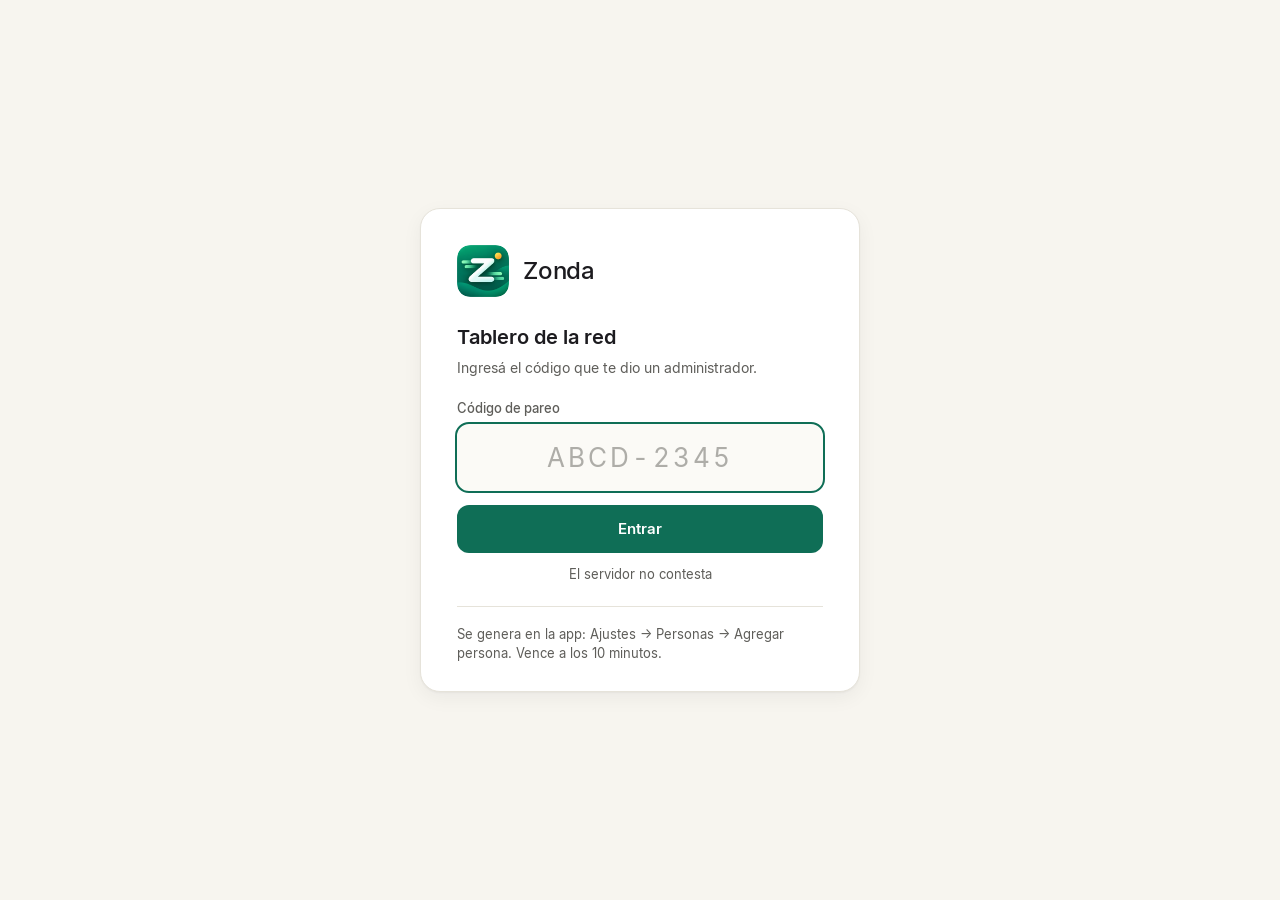
==== backend/web/index.html @ 125d0335 "feat(servidor, tablero): el estado del sistema guarda su historia y el tablero se revisa pantalla po" ====
<!doctype html>
<html lang="es" data-tema="claro">
<head>
<meta charset="utf-8">
<meta name="viewport" content="width=device-width, initial-scale=1">
<title>Zonda · Tablero de la red</title>
<link rel="icon" href="img/logo_zonda.png">
<link rel="stylesheet" href="estilos.css">
<script src="vendor/echarts.min.js" defer></script>
<script type="module" src="js/tablero.js"></script>
</head>
<body>

<main id="ingreso" class="ingreso" hidden>
  <form class="ingreso-tarjeta" id="form-ingreso" novalidate>
    <div class="ingreso-marca">
      <img src="img/logo_zonda.png" alt="">
      <div><strong>Zonda</strong></div>
    </div>
    <h1>Tablero de la red</h1>
    <p>Ingresá el código que te dio un administrador.</p>
    <label class="ingreso-etiqueta" for="codigo">Código de pareo</label>
    <input id="codigo" class="campo-codigo" autocomplete="off" autocapitalize="characters" spellcheck="false" maxlength="9" placeholder="ABCD-2345" required>
    <button class="boton-principal" id="boton-entrar" type="submit">Entrar</button>
    <div class="ingreso-error" id="ingreso-error" role="alert" hidden></div>
    <div class="ingreso-red" id="ingreso-red"></div>
    <div class="ingreso-ayuda">Se genera en la app: Ajustes → Personas → Agregar persona. Vence a los 10 minutos.</div>
  </form>
</main>

<div id="tablero" hidden>
  <header class="cabecera">
    <a class="marca" id="ir-al-inicio" href="index.html" title="Ir a En vivo" aria-label="Zonda: ir a En vivo">
      <img src="img/logo_zonda.png" alt="">
      <span class="marca-nombre">Zonda</span>
    </a>
    <nav class="pestanias" aria-label="Vistas del tablero">
      <button class="pestania" type="button" id="pestania-vivo" data-vista="vivo" aria-current="page">En vivo</button>
      <button class="pestania" type="button" id="pestania-alertas" data-vista="alertas">Alertas</button>
      <button class="pestania" type="button" id="pestania-resumen" data-vista="resumen">Resumen</button>
      <button class="pestania" type="button" id="pestania-ajustes" data-vista="ajustes">Ajustes</button>
    </nav>
    <div class="cabecera-derecha">
      <span class="en-vivo" id="en-vivo" data-estado="ok"><span class="punto" aria-hidden="true"></span><span id="en-vivo-texto">Conectando…</span></span>
      <span class="red-actual" id="red-actual"></span>
      <button class="boton-icono" id="boton-tema" type="button" aria-label="Cambiar a modo oscuro" title="Cambiar a modo oscuro">
        <svg viewBox="0 0 24 24" fill="none" stroke="currentColor" stroke-width="2" stroke-linecap="round" stroke-linejoin="round" aria-hidden="true"><path d="M21 12.8A9 9 0 1 1 11.2 3a7 7 0 0 0 9.8 9.8z"/></svg>
      </button>
      <button class="boton-secundario" id="boton-salir" type="button">Salir</button>
    </div>
  </header>

  <main class="contenido">
    <div class="banda-error" id="banda-error" role="status" hidden></div>

    <section id="vista-vivo" aria-labelledby="titulo-vista-vivo">
      <h1 class="oculto-visual" id="titulo-vista-vivo">En vivo</h1>
      <div class="filtros barra-horario barra-fija">
        <div class="barra-tiempo" id="barra-tiempo" role="toolbar" aria-label="Horario">
          <div class="grupo-botones">
            <button class="boton-barra" id="tiempo-atras" type="button" data-icono="izquierda" aria-label="Correr el horario para atrás" title="Correr el horario para atrás"></button>
            <button class="boton-barra boton-rango" id="tiempo-rango" type="button" aria-haspopup="dialog" aria-expanded="false" aria-controls="selector-tiempo"><span data-icono="reloj"></span><span id="tiempo-texto">Últimos 15 minutos</span><span data-icono="abajo"></span></button>
            <button class="boton-barra" id="tiempo-adelante" type="button" data-icono="derecha" aria-label="Correr el horario para adelante" title="Correr el horario para adelante"></button>
          </div>
          <button class="boton-barra" id="tiempo-alejar" type="button" data-icono="alejar" aria-label="Alejar: el doble de tiempo" title="Alejar: el doble de tiempo"></button>
          <div class="grupo-botones" id="grupo-actualizar">
            <button class="boton-barra" id="boton-actualizar" type="button" title="Actualizar ahora"><span data-icono="actualizar"></span><span class="texto-boton">Actualizar</span></button>
            <button class="boton-barra" id="actualizar-cada" type="button" aria-haspopup="menu" aria-expanded="false" aria-label="Cada cuánto se actualiza" title="Cada cuánto se actualiza"><span id="actualizar-texto">5 s</span><span data-icono="abajo"></span></button>
          </div>
          <button class="boton-barra" id="copiar-enlace" type="button" data-icono="enlace" aria-label="Copiar el enlace con este horario" title="Copiar el enlace con este horario"></button>
          <button class="boton-barra" id="tiempo-mas" type="button" data-icono="menu" aria-haspopup="menu" aria-expanded="false" aria-label="Más opciones del horario" title="Más opciones del horario"></button>
          <div class="selector-tiempo" id="selector-tiempo" role="dialog" aria-label="Elegir el horario" hidden></div>
        </div>
      </div>

      <div class="fila" data-fila="estado">
        <h2 class="fila-titulo"><button class="fila-boton" type="button" aria-expanded="true" aria-controls="grilla-estado">Estado<span class="fila-cuenta"></span></button></h2>
        <div class="grilla" id="grilla-estado">
          <article class="tarjeta c-12" id="tarjeta-estado" aria-labelledby="titulo-estado">
            <div class="estado-cabecera">
              <h3 class="tarjeta-titulo" id="titulo-estado">Estado del sistema</h3>
              <button class="boton-ayuda" type="button" id="boton-ayuda-estado" aria-haspopup="dialog" aria-expanded="false" aria-controls="ayuda-flotante" aria-label="Qué muestra cada pieza" title="Qué muestra cada pieza">?</button>
              <div class="tarjeta-acciones">
                <span class="etiqueta-rango" id="rango-estado" title="En el tablero, la última hora; en grande, el horario elegido">Última hora</span>
              </div>
            </div>
            <template id="ayuda-estado">
              <p><b>Sensor de red:</b> recibe una copia del tráfico de la red.</p>
              <p><b>Análisis en vivo:</b> revisa ese tráfico cada 20 s.</p>
              <p><b>Servidor de alertas:</b> guarda las alertas y avisa por Telegram.</p>
              <p class="solo-firewall"><b>Firewall:</b> aplica los bloqueos que aprueba una persona; pregunta cada 10 s.</p>
              <p>Verde: funciona. Ámbar: el sensor pierde tráfico. Rojo: no funciona o no hay datos.</p>
              <p>Los gráficos son de la última hora, por minuto: las conexiones que vio el sensor, las revisiones del análisis, los datos que le llegaron al servidor y las consultas del firewall. Un hueco es un rato en que esa pieza no anduvo.</p>
              <p>En grande, cada gráfico sigue el horario elegido, hasta una semana.</p>
            </template>
            <div class="piezas">
              <div class="pieza" id="pieza-sensor" data-panel="sensor">
                <div class="pieza-cabecera">
                  <span class="pieza-nombre"><i class="punto" id="punto-sensor"></i><span class="pieza-titulo">Sensor de red</span></span>
                  <span class="pieza-acciones">
                    <span class="semaforo" id="semaforo-sensor" role="img" aria-label=""><i class="luz roja"></i><i class="luz verde"></i></span>
                    <button class="boton-panel" type="button" data-menu-panel="sensor" aria-haspopup="menu" aria-expanded="false" aria-label="Menú del panel Sensor de red" title="Menú del panel"></button>
                  </span>
                </div>
                <div class="pieza-dato" id="dato-sensor">–</div>
                <div class="mini-envoltura">
                  <div class="grafico mini" id="grafico-pieza-sensor" role="img" aria-label="Conexiones por minuto en la última hora. Los datos están en el menú del panel."></div>
                  <div class="vacio-mini" id="vacio-pieza-sensor" hidden></div>
                </div>
                <div class="pieza-pie" id="pie-sensor">Conexiones por minuto</div>
              </div>
              <div class="pieza" id="pieza-analisis" data-panel="analisis">
                <div class="pieza-cabecera">
                  <span class="pieza-nombre"><i class="punto" id="punto-analisis"></i><span class="pieza-titulo">Análisis en vivo</span></span>
                  <span class="pieza-acciones">
                    <span class="semaforo" id="semaforo-analisis" role="img" aria-label=""><i class="luz roja"></i><i class="luz verde"></i></span>
                    <button class="boton-panel" type="button" data-menu-panel="analisis" aria-haspopup="menu" aria-expanded="false" aria-label="Menú del panel Análisis en vivo" title="Menú del panel"></button>
                  </span>
                </div>
                <div class="pieza-dato" id="dato-analisis">–</div>
                <div class="mini-envoltura">
                  <div class="grafico mini" id="grafico-pieza-analisis" role="img" aria-label="Revisiones por minuto en la última hora. Los datos están en el menú del panel."></div>
                  <div class="vacio-mini" id="vacio-pieza-analisis" hidden></div>
                </div>
                <div class="pieza-pie" id="pie-analisis">Revisiones por minuto</div>
              </div>
              <div class="pieza" id="pieza-servidor" data-panel="servidor">
                <div class="pieza-cabecera">
                  <span class="pieza-nombre"><i class="punto" id="punto-servidor"></i><span class="pieza-titulo">Servidor de alertas</span></span>
                  <span class="pieza-acciones">
                    <span class="semaforo" id="semaforo-servidor" role="img" aria-label=""><i class="luz roja"></i><i class="luz verde"></i></span>
                    <button class="boton-panel" type="button" data-menu-panel="servidor" aria-haspopup="menu" aria-expanded="false" aria-label="Menú del panel Servidor de alertas" title="Menú del panel"></button>
                  </span>
                </div>
                <div class="pieza-dato" id="dato-servidor">–</div>
                <div class="mini-envoltura">
                  <div class="grafico mini" id="grafico-pieza-servidor" role="img" aria-label="Datos que le llegaron al servidor por minuto en la última hora. Los datos están en el menú del panel."></div>
                  <div class="vacio-mini" id="vacio-pieza-servidor" hidden></div>
                </div>
                <div class="pieza-pie" id="pie-servidor">Datos recibidos por minuto</div>
              </div>
              <!-- Solo si la red tiene firewall (decisión 51): sus consultas por minuto (decisión 60) y los equipos
                   bloqueados o pedidos, cada uno abre su alerta. -->
              <div class="pieza" id="pieza-firewall" data-panel="firewall" hidden>
                <div class="pieza-cabecera">
                  <span class="pieza-nombre"><i class="punto" id="punto-firewall"></i><span class="pieza-titulo">Firewall</span></span>
                  <span class="pieza-acciones">
                    <span class="semaforo" id="semaforo-firewall" role="img" aria-label=""><i class="luz roja"></i><i class="luz verde"></i></span>
                    <button class="boton-panel" type="button" data-menu-panel="firewall" aria-haspopup="menu" aria-expanded="false" aria-label="Menú del panel Firewall" title="Menú del panel"></button>
                  </span>
                </div>
                <div class="pieza-dato" id="dato-firewall">–</div>
                <div class="mini-envoltura">
                  <div class="grafico mini" id="grafico-pieza-firewall" role="img" aria-label="Consultas del firewall por minuto en la última hora. Los datos están en el menú del panel."></div>
                  <div class="vacio-mini" id="vacio-pieza-firewall" hidden></div>
                </div>
                <div class="pieza-pie pie-con-enlace"><span id="pie-firewall">Consultas por minuto</span><button class="boton-texto bloqueados-enlace" type="button" id="bloqueados-enlace" hidden></button></div>
              </div>
            </div>
          </article>

          <article class="tarjeta c-6" aria-labelledby="titulo-sin-revisar">
            <div class="kpi-cabecera"><p class="kpi-etiqueta" id="titulo-sin-revisar">Alertas sin revisar</p><span class="etiqueta-rango" title="Cuentan todas las alertas sin revisar, sin importar el horario">Todas</span></div>
            <div class="contadores" id="sin-revisar"></div>
          </article>

          <article class="tarjeta c-2" aria-labelledby="titulo-ahora">
            <div class="kpi-cabecera"><p class="kpi-etiqueta" id="titulo-ahora">Conexiones por segundo</p><span class="etiqueta-rango" title="Los últimos 30 segundos, sin importar el horario">Ahora</span></div>
            <div class="kpi-valor" id="conexiones-ahora">–</div>
            <div class="kpi-detalle" id="conexiones-ahora-detalle">Promedio de los últimos 30 segundos</div>
          </article>

          <article class="tarjeta c-2" aria-labelledby="titulo-trafico-ahora">
            <div class="kpi-cabecera"><p class="kpi-etiqueta" id="titulo-trafico-ahora">Tráfico</p><span class="etiqueta-rango" title="Los últimos 30 segundos, sin importar el horario">Ahora</span></div>
            <div class="kpi-valor" id="trafico-ahora">–</div>
            <div class="kpi-detalle" id="trafico-ahora-detalle"></div>
          </article>

          <article class="tarjeta c-2" aria-labelledby="titulo-sin-respuesta">
            <div class="kpi-cabecera"><p class="kpi-etiqueta" id="titulo-sin-respuesta">Conexiones sin respuesta</p><span class="etiqueta-rango" id="rango-sin-respuesta" title="El horario elegido arriba"></span></div>
            <div class="kpi-valor" id="sin-respuesta">–</div>
            <div class="kpi-detalle" id="sin-respuesta-detalle"></div>
          </article>
        </div>
      </div>

      <div class="fila" data-fila="trafico">
        <h2 class="fila-titulo"><button class="fila-boton" type="button" aria-expanded="true" aria-controls="grilla-trafico">Tráfico<span class="fila-cuenta"></span></button></h2>
        <div class="grilla" id="grilla-trafico">
          <article class="tarjeta c-12" id="tarjeta-servicios" data-panel="servicios">
            <div class="tarjeta-cabecera">
              <div>
                <div class="titulo-con-ayuda"><h3 class="tarjeta-titulo">Conexiones por servicio</h3><button class="boton-ayuda" type="button" data-ayuda="servicios" data-ayuda-titulo="Conexiones por servicio" aria-haspopup="dialog" aria-expanded="false" aria-controls="ayuda-flotante" aria-label="Cómo se lee Conexiones por servicio" title="Cómo se lee">?</button></div>
                <p class="tarjeta-sub">Cuántas conexiones hubo, por servicio.</p>
                <template id="ayuda-servicios"><p>Cada barra suma las conexiones de ese tramo, con un color por servicio.</p><p>Las marcas de abajo son las alertas.</p><p>Arrastrá sobre el gráfico para acercarte.</p></template>
              </div>
              <div class="tarjeta-acciones"><button class="boton-panel" type="button" data-menu-panel="servicios" aria-haspopup="menu" aria-expanded="false" aria-label="Menú del panel Conexiones por servicio" title="Menú del panel"></button></div>
            </div>
            <div class="grafico alto" id="grafico-servicios" role="img" aria-label="Conexiones por servicio. Los datos están en el menú del panel."></div>
            <div class="vacio" id="vacio-servicios" hidden></div>
            <div class="leyenda-tabla-envoltura"><table class="leyenda-tabla" id="leyenda-servicios" hidden></table></div>
            <div class="leyenda leyenda-marcas" id="leyenda-marcas"></div>
          </article>

          <article class="tarjeta c-12" id="tarjeta-alertas-tiempo" data-panel="alertas-tiempo">
            <div class="tarjeta-cabecera">
              <div>
                <div class="titulo-con-ayuda"><h3 class="tarjeta-titulo">Alertas en el tiempo</h3><button class="boton-ayuda" type="button" data-ayuda="alertas-tiempo" data-ayuda-titulo="Alertas en el tiempo" aria-haspopup="dialog" aria-expanded="false" aria-controls="ayuda-flotante" aria-label="Cómo se lee Alertas en el tiempo" title="Cómo se lee">?</button></div>
                <p class="tarjeta-sub" id="sub-alertas-tiempo">Las alertas que empezaron en cada barra, por severidad.</p>
                <template id="ayuda-alertas-tiempo"><p>Elegí una barra para ver esas alertas en la lista.</p><p>Arrastrá sobre el gráfico para acercarte.</p></template>
              </div>
              <div class="tarjeta-acciones"><button class="boton-panel" type="button" data-menu-panel="alertas-tiempo" aria-haspopup="menu" aria-expanded="false" aria-label="Menú del panel Alertas en el tiempo" title="Menú del panel"></button></div>
            </div>
            <div class="grafico corto" id="grafico-alertas-tiempo" role="img" aria-label="Alertas de cada barra, por severidad. Los datos están en el menú del panel."></div>
            <div class="vacio" id="vacio-alertas-tiempo" hidden></div>
            <div class="leyenda" id="leyenda-alertas-tiempo"></div>
          </article>

          <article class="tarjeta c-6" id="tarjeta-volumen" data-panel="volumen">
            <div class="tarjeta-cabecera">
              <div>
                <div class="titulo-con-ayuda"><h3 class="tarjeta-titulo">Volumen de tráfico</h3><button class="boton-ayuda" type="button" data-ayuda="volumen" data-ayuda-titulo="Volumen de tráfico" aria-haspopup="dialog" aria-expanded="false" aria-controls="ayuda-flotante" aria-label="Cómo se lee Volumen de tráfico" title="Cómo se lee">?</button></div>
                <p class="tarjeta-sub">Cuántos datos pasaron por la red.</p>
                <template id="ayuda-volumen"><p>Se mide en bits por segundo, como la velocidad de internet.</p><p>Sube con una copia grande de archivos.</p><p>Arrastrá sobre el gráfico para acercarte.</p></template>
              </div>
              <div class="tarjeta-acciones"><button class="boton-panel" type="button" data-menu-panel="volumen" aria-haspopup="menu" aria-expanded="false" aria-label="Menú del panel Volumen de tráfico" title="Menú del panel"></button></div>
            </div>
            <div class="grafico bajo" id="grafico-volumen" role="img" aria-label="Volumen de tráfico. Los datos están en el menú del panel."></div>
            <div class="vacio" id="vacio-volumen" hidden></div>
          </article>

          <article class="tarjeta c-6" id="tarjeta-fallidas" data-panel="fallidas">
            <div class="tarjeta-cabecera">
              <div>
                <div class="titulo-con-ayuda"><h3 class="tarjeta-titulo">Conexiones sin respuesta</h3><button class="boton-ayuda" type="button" data-ayuda="fallidas" data-ayuda-titulo="Conexiones sin respuesta" aria-haspopup="dialog" aria-expanded="false" aria-controls="ayuda-flotante" aria-label="Cómo se lee Conexiones sin respuesta" title="Cómo se lee">?</button></div>
                <p class="tarjeta-sub">Intentos de conexión que no llegaron a abrirse.</p>
                <template id="ayuda-fallidas"><p>Nadie contestó o el equipo los rechazó.</p><p>Sube con un escaneo de puertos o con un equipo bloqueado.</p><p>Arrastrá sobre el gráfico para acercarte.</p></template>
              </div>
              <div class="tarjeta-acciones"><button class="boton-panel" type="button" data-menu-panel="fallidas" aria-haspopup="menu" aria-expanded="false" aria-label="Menú del panel Conexiones sin respuesta" title="Menú del panel"></button></div>
            </div>
            <div class="grafico bajo" id="grafico-fallidas" role="img" aria-label="Conexiones sin respuesta. Los datos están en el menú del panel."></div>
            <div class="vacio" id="vacio-fallidas" hidden></div>
          </article>
        </div>
      </div>

      <div class="fila" data-fila="comunicaciones">
        <h2 class="fila-titulo"><button class="fila-boton" type="button" aria-expanded="true" aria-controls="grilla-comunicaciones">Comunicaciones<span class="fila-cuenta"></span></button></h2>
        <div class="grilla" id="grilla-comunicaciones">
          <article class="tarjeta c-12" id="tarjeta-mapa" data-panel="mapa">
            <div class="tarjeta-cabecera">
              <div>
                <div class="titulo-con-ayuda"><h3 class="tarjeta-titulo">Comunicaciones entre áreas</h3><button class="boton-ayuda" type="button" data-ayuda="mapa" data-ayuda-titulo="Comunicaciones entre áreas" aria-haspopup="dialog" aria-expanded="false" aria-controls="ayuda-flotante" aria-label="Cómo se lee Comunicaciones entre áreas" title="Cómo se lee">?</button></div>
                <p class="tarjeta-sub">Qué equipos se comunicaron entre sí.</p>
                <template id="ayuda-mapa"><p>Cada círculo es un equipo, del color de su área.</p><p>Las flechas van del origen al destino.</p><p>Arrastrá un equipo para moverlo.</p></template>
              </div>
              <div class="tarjeta-acciones"><button class="boton-panel" type="button" data-menu-panel="mapa" aria-haspopup="menu" aria-expanded="false" aria-label="Menú del panel Comunicaciones entre áreas" title="Menú del panel"></button></div>
            </div>
            <div class="mapa-cuerpo">
              <div class="mapa-lienzo">
                <div class="grafico mapa" id="grafico-mapa" role="img" aria-label="Comunicaciones entre los equipos de la red. Los datos están en el menú del panel."></div>
                <div class="mapa-zoom" role="group" aria-label="Zoom del mapa">
                  <button class="boton-barra" type="button" id="mapa-acercar" data-icono="mas" aria-label="Acercar" title="Acercar (o Ctrl y la rueda)"></button>
                  <button class="boton-barra" type="button" id="mapa-alejar" data-icono="menos" aria-label="Alejar" title="Alejar (o Ctrl y la rueda)"></button>
                  <button class="boton-barra" type="button" id="mapa-reordenar" data-icono="centrar" aria-label="Ordenar y centrar el mapa" title="Ordenar y centrar"></button>
                </div>
                <div class="vacio" id="vacio-mapa" hidden></div>
              </div>
              <aside class="mapa-detalle" id="mapa-detalle" aria-label="Detalle del mapa"></aside>
            </div>
          </article>
        </div>
      </div>

      <div class="fila" data-fila="alertas">
        <h2 class="fila-titulo"><button class="fila-boton" type="button" aria-expanded="true" aria-controls="grilla-alertas">Alertas<span class="fila-cuenta"></span></button></h2>
        <div class="grilla" id="grilla-alertas">
          <article class="tarjeta c-12" id="tarjeta-ultimas">
            <div class="tarjeta-cabecera">
              <div>
                <h3 class="tarjeta-titulo">Últimas alertas</h3>
              </div>
              <div class="tarjeta-acciones"><span class="etiqueta-rango" title="Sin importar el horario">Las 8 más nuevas</span><button class="boton-texto" type="button" id="ver-todas-alertas">Ver todas</button></div>
            </div>
            <ul class="feed" id="ultimas-alertas"></ul>
          </article>
        </div>
      </div>
    </section>

    <section id="vista-alertas" aria-labelledby="titulo-vista-alertas" hidden>
      <h1 class="oculto-visual" id="titulo-vista-alertas">Alertas</h1>
      <div class="filtros barra-filtros barra-fija">
        <div class="filtros-chips" id="filtros-alertas"></div>
        <div class="barra-tiempo" id="barra-tiempo-alertas" role="toolbar" aria-label="Horario de las alertas">
          <div class="grupo-botones">
            <button class="boton-barra" id="alertas-atras" type="button" data-icono="izquierda" aria-label="Correr el horario para atrás" title="Correr el horario para atrás"></button>
            <button class="boton-barra boton-rango" id="alertas-rango" type="button" aria-haspopup="dialog" aria-expanded="false" aria-controls="selector-alertas"><span data-icono="reloj"></span><span id="alertas-rango-texto">Últimos 30 días</span><span data-icono="abajo"></span></button>
            <button class="boton-barra" id="alertas-adelante" type="button" data-icono="derecha" aria-label="Correr el horario para adelante" title="Correr el horario para adelante"></button>
          </div>
          <div class="selector-tiempo" id="selector-alertas" role="dialog" aria-label="Elegir el horario de las alertas" hidden></div>
        </div>
      </div>
      <div class="resumen-con-acciones">
        <p class="resumen-filtros" id="resumen-filtros-alertas"></p>
        <button class="boton-barra" id="alertas-csv" type="button" title="Descargar en CSV las alertas de la lista, con estos filtros"><span data-icono="descargar"></span><span class="texto-boton">Descargar CSV</span></button>
      </div>
      <article class="tarjeta">
        <div class="tabla-envoltura">
          <table class="tabla" id="tabla-alertas">
            <thead><tr><th data-orden="severidad"><button class="orden" type="button" data-orden="severidad" title="Ordenar por severidad">Severidad</button></th><th>Estado</th><th>Tipo</th><th>Origen → destino</th><th>Servicio</th><th data-orden="empezo" aria-sort="descending"><button class="orden" type="button" data-orden="empezo" title="Ordenar por la hora en que empezó">Empezó</button></th><th class="num" data-orden="conexiones"><button class="orden" type="button" data-orden="conexiones" title="Ordenar por conexiones">Conexiones</button></th><th>Métodos</th><th>Responsable</th></tr></thead>
            <tbody></tbody>
          </table>
        </div>
        <div class="vacio-lista" id="vacio-alertas" hidden></div>
        <div id="alertas-paginas"></div>
      </article>
    </section>

    <section id="vista-resumen" aria-labelledby="titulo-vista-resumen" hidden>
      <h1 class="oculto-visual" id="titulo-vista-resumen">Resumen</h1>
      <!-- Como el Resumen de la app (resumen.js): el período y los filtros, la línea de la red y las piezas. -->
      <div class="res-barra-superior barra-fija" id="resumen-barra" role="toolbar" aria-label="Período, filtros y compartir"></div>
      <p class="res-linea" id="resumen-linea"></p>
      <div id="resumen-cuerpo"></div>
    </section>

    <section id="vista-ajustes" aria-labelledby="titulo-vista-ajustes" hidden>
      <h1 class="oculto-visual" id="titulo-vista-ajustes">Ajustes</h1>
      <div class="ajustes" id="ajustes"></div>
    </section>
  </main>

  <nav class="barra-inferior" id="barra-inferior" aria-label="Vistas del tablero">
    <button type="button" data-vista="vivo" aria-current="page"><svg viewBox="0 0 24 24" fill="none" stroke="currentColor" stroke-width="2" stroke-linecap="round" stroke-linejoin="round" aria-hidden="true"><path d="M3 12h4l3-8 4 16 3-8h4"/></svg>En vivo</button>
    <button type="button" data-vista="alertas"><svg viewBox="0 0 24 24" fill="none" stroke="currentColor" stroke-width="2" stroke-linecap="round" stroke-linejoin="round" aria-hidden="true"><path d="M6 8a6 6 0 0 1 12 0c0 7 3 9 3 9H3s3-2 3-9"/><path d="M10.3 21a1.9 1.9 0 0 0 3.4 0"/></svg>Alertas</button>
    <button type="button" data-vista="resumen"><svg viewBox="0 0 24 24" fill="none" stroke="currentColor" stroke-width="2" stroke-linecap="round" stroke-linejoin="round" aria-hidden="true"><path d="M4 20V10"/><path d="M10 20V4"/><path d="M16 20v-7"/><path d="M22 20H2"/></svg>Resumen</button>
    <button type="button" data-vista="ajustes"><svg viewBox="0 0 24 24" fill="none" stroke="currentColor" stroke-width="2" stroke-linecap="round" stroke-linejoin="round" aria-hidden="true"><circle cx="12" cy="12" r="3"/><path d="M19.4 15a1.7 1.7 0 0 0 .3 1.8l.1.1a2 2 0 1 1-2.8 2.8l-.1-.1a1.7 1.7 0 0 0-1.8-.3 1.7 1.7 0 0 0-1 1.5V21a2 2 0 1 1-4 0v-.1a1.7 1.7 0 0 0-1.1-1.5 1.7 1.7 0 0 0-1.8.3l-.1.1a2 2 0 1 1-2.8-2.8l.1-.1a1.7 1.7 0 0 0 .3-1.8 1.7 1.7 0 0 0-1.5-1H3a2 2 0 1 1 0-4h.1a1.7 1.7 0 0 0 1.5-1.1 1.7 1.7 0 0 0-.3-1.8l-.1-.1a2 2 0 1 1 2.8-2.8l.1.1a1.7 1.7 0 0 0 1.8.3H9a1.7 1.7 0 0 0 1-1.5V3a2 2 0 1 1 4 0v.1a1.7 1.7 0 0 0 1 1.5 1.7 1.7 0 0 0 1.8-.3l.1-.1a2 2 0 1 1 2.8 2.8l-.1.1a1.7 1.7 0 0 0-.3 1.8V9a1.7 1.7 0 0 0 1.5 1H21a2 2 0 1 1 0 4h-.1a1.7 1.7 0 0 0-1.5 1z"/></svg>Ajustes</button>
  </nav>
</div>

<div class="velo" id="velo" hidden></div>
<aside class="detalle" id="detalle" role="dialog" aria-modal="true" aria-labelledby="detalle-titulo" hidden></aside>
<div class="velo" id="velo-inspector" hidden></div>
<aside class="inspector" id="inspector" role="dialog" aria-modal="true" aria-labelledby="inspector-titulo" tabindex="-1" hidden></aside>
<div class="menu-flotante" id="menu-flotante" role="menu" hidden></div>
<div class="ayuda-flotante" id="ayuda-flotante" role="dialog" tabindex="-1" hidden></div>
<div class="globito-flotante" id="globito-marca" role="tooltip" hidden></div>
<div class="aviso" id="aviso" role="status" hidden></div>
<div id="hojas"></div>

</body>
</html>
---- backend/web/estilos.css ----
/* Tablero web de Zonda (decisión 49). Los colores son los de la app (ui/theme/Color.kt) y del manual de
   marca: verde Zonda, crema, gris cálido y los tonos de severidad, en claro y en oscuro. Los colores de
   los servicios salen de la paleta categórica validada para daltonismo en los dos modos. */

@font-face { font-family: "Inter"; src: url("fuentes/inter-normal.ttf") format("truetype"); font-weight: 400; font-display: swap; }
@font-face { font-family: "Inter"; src: url("fuentes/inter-mediano.ttf") format("truetype"); font-weight: 500; font-display: swap; }
@font-face { font-family: "Inter"; src: url("fuentes/inter-seminegrita.ttf") format("truetype"); font-weight: 600; font-display: swap; }

:root {
  color-scheme: light;
  --alto-cabecera: 66px;
  --pagina: #f7f5ef;
  --superficie: #ffffff;
  --superficie-2: #fbfaf6;
  --borde: #e6e3da;
  --borde-fuerte: #d3d1c7;
  --neutro: #edebe4;
  --texto: #1c1b1f;
  --texto-2: #5f5e5a;
  --texto-3: #6f6e69;
  --borde-campo: #8f8d86;
  --verde: #0f6e56;
  --verde-claro: #e1f5ee;
  --verde-texto: #0f6e56;
  --sobre-verde: #ffffff;
  --grilla: #eeece5;
  --eje: #d3d1c7;
  --arista: #b9b7ae;
  --alta: #e24b4a;
  --media: #ef9f27;
  --baja: #639922;
  --alta-texto: #a32d2d;
  --alta-fondo: #fcebeb;
  --media-texto: #854f0b;
  --media-fondo: #faeeda;
  --baja-texto: #3b6d11;
  --baja-fondo: #eaf3de;
  --info: #185fa5;
  --info-texto: #185fa5;
  --info-fondo: #e6f1fb;
  --neutro-texto: #5f5e5a;
  --neutro-fondo: #edebe4;
  --serie-1: #2a78d6;
  --serie-2: #1baf7a;
  --serie-3: #6250d6;
  --serie-4: #e87ba4;
  --serie-otros: #a8a69e;
  --barra-resumen: #5ab89a;
  --precision-clara: #9fe1cb;
  --sombra: 0 1px 2px rgba(28, 27, 31, 0.04), 0 6px 20px rgba(28, 27, 31, 0.05);
  --sombra-flotante: 0 12px 40px rgba(28, 27, 31, 0.16);
  --radio: 14px;
  --radio-chico: 9px;
}

:root[data-tema="oscuro"] {
  color-scheme: dark;
  --pagina: #1b1b19;
  --superficie: #262522;
  --superficie-2: #2b2a27;
  --borde: #3d3c37;
  --borde-fuerte: #4a4943;
  --neutro: #33322e;
  --texto: #e8e6df;
  --texto-2: #a9a79f;
  --texto-3: #9a988f;
  --borde-campo: #75736b;
  --verde: #5dcaa5;
  --verde-claro: #085041;
  --verde-texto: #9fe1cb;
  --sobre-verde: #04342c;
  --grilla: #33322e;
  --eje: #4a4943;
  --arista: #6b6a63;
  --alta-texto: #f7c1c1;
  --alta-fondo: #501313;
  --media-texto: #fac775;
  --media-fondo: #412402;
  --baja-texto: #c0dd97;
  --baja-fondo: #173404;
  --info: #b5d4f4;
  --info-texto: #b5d4f4;
  --info-fondo: #042c53;
  --neutro-texto: #a9a79f;
  --neutro-fondo: #33322e;
  --serie-1: #3987e5;
  --serie-2: #199e70;
  --serie-3: #9085e9;
  --serie-4: #d55181;
  --serie-otros: #7a7871;
  --barra-resumen: #2f9e7b;
  --precision-clara: #2b6e5a;
  --sombra: none;
  --sombra-flotante: 0 12px 40px rgba(0, 0, 0, 0.5);
}

* { box-sizing: border-box; }

html, body { margin: 0; }

body {
  font-family: "Inter", system-ui, -apple-system, "Segoe UI", sans-serif;
  font-size: 15px;
  line-height: 1.45;
  background: var(--pagina);
  color: var(--texto);
  -webkit-font-smoothing: antialiased;
}

button, input, select, textarea { font: inherit; color: inherit; }

button { cursor: pointer; }

:focus-visible { outline: 2px solid var(--verde); outline-offset: 2px; }

[hidden] { display: none !important; }

/* La barra de desplazamiento va siempre: sin ella, en una página corta quedaba una franja del color de la página
   al lado de la cabecera, que parecía cortada; y así el contenido tampoco salta al cambiar de vista. */
html { overflow-y: scroll; }

.oculto-visual {
  position: absolute; width: 1px; height: 1px; padding: 0; margin: -1px;
  overflow: hidden; clip: rect(0 0 0 0); white-space: nowrap; border: 0;
}

/* ---- Ingreso ---- */

.ingreso {
  min-height: 100vh;
  display: grid;
  place-items: center;
  padding: 24px 16px;
}

.ingreso-tarjeta {
  width: min(440px, 100%);
  background: var(--superficie);
  border: 1px solid var(--borde);
  border-radius: 20px;
  box-shadow: var(--sombra);
  padding: 36px 36px 28px;
}

.ingreso-marca { display: flex; align-items: center; gap: 14px; margin-bottom: 26px; }
.ingreso-marca img { width: 52px; height: 52px; border-radius: 13px; }
.ingreso-marca strong { display: block; font-size: 24px; font-weight: 500; letter-spacing: -0.01em; }

.ingreso h1 { font-size: 20px; font-weight: 600; margin: 0 0 6px; }
.ingreso p { color: var(--texto-2); margin: 0 0 20px; font-size: 14px; }

.campo-codigo {
  width: 100%;
  font-size: 26px;
  font-weight: 500;
  letter-spacing: 0.12em;
  text-align: center;
  text-transform: uppercase;
  padding: 14px 12px;
  border: 1px solid var(--borde-campo);
  border-radius: 12px;
  background: var(--superficie-2);
  font-variant-numeric: tabular-nums;
}
.campo-codigo:focus { outline: 2px solid var(--verde); outline-offset: 0; border-color: transparent; }
/* El ejemplo, tenue y más fino: grande, centrado y con el mismo peso parecía un código ya escrito. */
.campo-codigo::placeholder { color: var(--texto-3); font-weight: 400; opacity: 0.55; }
.ingreso-etiqueta { display: block; font-size: 13px; font-weight: 500; color: var(--texto-2); margin: 0 0 6px; }

.boton-principal {
  width: 100%;
  margin-top: 14px;
  padding: 13px 16px;
  border: 0;
  border-radius: 12px;
  background: var(--verde);
  color: var(--sobre-verde);
  font-weight: 600;
  font-size: 15px;
}
.boton-principal:disabled { opacity: 0.6; cursor: default; }

.ingreso-error {
  margin-top: 14px;
  padding: 10px 12px;
  border-radius: 10px;
  background: var(--alta-fondo);
  color: var(--alta-texto);
  font-size: 14px;
}

.ingreso-ayuda {
  margin-top: 22px;
  padding-top: 18px;
  border-top: 1px solid var(--borde);
  color: var(--texto-2);
  font-size: 13px;
}
.ingreso-ayuda code { font-size: 12.5px; background: var(--neutro); padding: 1px 6px; border-radius: 6px; }
.ingreso-red { color: var(--texto-2); font-size: 13px; margin-top: 12px; text-align: center; }

/* ---- Cabecera ---- */

.cabecera {
  position: sticky;
  top: 0;
  z-index: 20;
  display: flex;
  align-items: center;
  gap: 20px;
  height: var(--alto-cabecera);
  padding: 0 28px;
  background: color-mix(in srgb, var(--superficie) 92%, transparent);
  backdrop-filter: blur(8px);
  border-bottom: 1px solid var(--borde);
}

.marca { flex: none; display: flex; align-items: center; gap: 12px; min-width: 0; color: inherit; text-decoration: none; border-radius: 10px; }
/* En media pantalla (de 721 a 1000 px) no entra todo: la red y el perfil ya están en Ajustes → General, y el texto de
   «En vivo» queda para el lector de pantalla y en el globito del punto. */
@media (max-width: 1000px) {
  .red-actual { display: none; }
  #en-vivo-texto { position: absolute; width: 1px; height: 1px; overflow: hidden; clip: rect(0 0 0 0); white-space: nowrap; }
}
.marca:focus-visible { outline: 2px solid var(--verde); outline-offset: 4px; }
.marca img { width: 36px; height: 36px; border-radius: 9px; }
.marca-nombre { font-size: 20px; font-weight: 500; letter-spacing: -0.01em; }

.pestanias { display: flex; gap: 4px; margin-left: 12px; }
.pestania {
  border: 0;
  background: transparent;
  padding: 8px 14px;
  border-radius: 10px;
  color: var(--texto-2);
  font-weight: 500;
  white-space: nowrap;
}
.pestania:hover { background: var(--neutro); color: var(--texto); }
.pestania[aria-current="page"] { background: var(--verde-claro); color: var(--verde-texto); }

.cabecera-derecha { margin-left: auto; display: flex; align-items: center; gap: 14px; }

.en-vivo {
  display: inline-flex;
  align-items: center;
  gap: 8px;
  font-size: 13px;
  color: var(--texto-2);
  white-space: nowrap;
}
.en-vivo .punto { width: 9px; height: 9px; border-radius: 50%; background: var(--baja); position: relative; }
.en-vivo .punto::after {
  content: "";
  position: absolute;
  inset: -4px;
  border-radius: 50%;
  border: 2px solid var(--baja);
  opacity: 0;
  animation: latido 2s ease-out infinite;
}
.en-vivo[data-estado="lento"] .punto, .en-vivo[data-estado="lento"] .punto::after { background: var(--media); border-color: var(--media); }
.en-vivo[data-estado="caido"] .punto { background: var(--alta); }
.en-vivo[data-estado="caido"] .punto::after { display: none; }
.en-vivo[data-estado="pausa"] .punto { background: var(--texto-3); }
.en-vivo[data-estado="pausa"] .punto::after { display: none; }

@keyframes latido {
  0% { transform: scale(0.6); opacity: 0.7; }
  100% { transform: scale(1.6); opacity: 0; }
}
@media (prefers-reduced-motion: reduce) {
  .en-vivo .punto::after { animation: none; }
  *, *::before, *::after { animation-duration: 0.01ms !important; animation-iteration-count: 1 !important; transition-duration: 0.01ms !important; }
}

.red-actual { font-size: 14px; color: var(--texto); font-weight: 500; white-space: nowrap; }
.red-actual small { display: block; font-size: 12px; color: var(--texto-2); font-weight: 400; }

.boton-icono {
  width: 38px;
  height: 38px;
  display: inline-grid;
  place-items: center;
  border: 1px solid var(--borde);
  border-radius: 10px;
  background: var(--superficie);
  color: var(--texto-2);
}
.boton-icono:hover { color: var(--texto); border-color: var(--borde-fuerte); }
.boton-icono svg { width: 18px; height: 18px; }

.boton-secundario {
  border: 1px solid var(--borde);
  background: var(--superficie);
  color: var(--texto);
  border-radius: 10px;
  padding: 8px 14px;
  font-size: 14px;
  font-weight: 500;
}
.boton-secundario:hover { border-color: var(--borde-fuerte); }

/* ---- Contenido ---- */

.contenido { max-width: 1800px; margin: 0 auto; padding: 22px 28px 48px; }

.filtros {
  display: flex;
  align-items: center;
  flex-wrap: wrap;
  gap: 12px 16px;
  margin-bottom: 18px;
}
.filtros-etiqueta { font-size: 14px; color: var(--texto-2); }

/* ---- El horario, como la barra de tiempo de Grafana ---- */

/* La barra de arriba de En vivo, Alertas y Resumen queda fija debajo de la cabecera al bajar, para cambiar el
   horario sin volver arriba; ya pegada, lleva una línea abajo (tablero.js le pone la clase). */
.barra-fija {
  position: sticky;
  top: var(--alto-cabecera);
  z-index: 15;
  margin: -10px -28px 8px;
  padding: 10px 28px;
  background: var(--pagina);
}
.barra-fija.pegada { box-shadow: 0 1px 0 var(--borde); }
#resumen-barra.barra-fija { margin-bottom: 0; }
/* En Alertas, los filtros a la izquierda y el horario a la derecha, como en Grafana. */
.filtros-chips { display: flex; flex-wrap: wrap; align-items: center; gap: 8px; min-width: 0; }
.barra-tiempo { display: flex; align-items: center; flex-wrap: wrap; gap: 8px; margin-left: auto; position: relative; }
.grupo-botones { display: inline-flex; }
/* El ⋮ del horario es solo del teléfono (abajo). */
#tiempo-mas { display: none; }
.grupo-botones > .boton-barra + .boton-barra { margin-left: -1px; }
.grupo-botones > .boton-barra:not(:first-child) { border-top-left-radius: 0; border-bottom-left-radius: 0; }
.grupo-botones > .boton-barra:not(:last-child) { border-top-right-radius: 0; border-bottom-right-radius: 0; }
.boton-barra {
  display: inline-flex;
  align-items: center;
  gap: 7px;
  height: 36px;
  padding: 0 11px;
  border: 1px solid var(--borde);
  border-radius: 9px;
  background: var(--superficie);
  color: var(--texto);
  font-size: 14px;
  font-weight: 500;
  white-space: nowrap;
}
.boton-barra:hover:not(:disabled) { border-color: var(--borde-fuerte); background: var(--superficie-2); position: relative; z-index: 1; }
.boton-barra:disabled { color: var(--texto-3); cursor: default; }
.boton-barra:disabled svg { color: var(--borde-fuerte); }
.boton-barra[aria-expanded="true"] { border-color: var(--verde); position: relative; z-index: 2; }
.boton-barra svg { width: 16px; height: 16px; flex: none; color: var(--texto-2); }
.boton-barra span[data-icono] { display: inline-flex; }
.boton-rango { min-width: 200px; }
.boton-rango #tiempo-texto { flex: 1; text-align: left; }
#actualizar-cada.apagada #actualizar-texto { color: var(--texto-2); }

.selector-tiempo {
  position: absolute;
  top: calc(100% + 6px);
  right: 0;
  z-index: 30;
  width: min(620px, calc(100vw - 32px));
  display: grid;
  grid-template-columns: minmax(0, 1fr) minmax(0, 1fr);
  background: var(--superficie);
  border: 1px solid var(--borde);
  border-radius: 12px;
  box-shadow: var(--sombra-flotante);
  /* Con la barra fija, el selector no puede pasarse de la pantalla: lo que no entra se recorre adentro. */
  max-height: calc(100vh - var(--alto-cabecera) - 80px);
  overflow-y: auto;
}
.selector-columna { padding: 16px 18px; min-width: 0; }
.selector-columna + .selector-columna { border-left: 1px solid var(--borde); }
.selector-columna h3 { font-size: 13px; font-weight: 600; color: var(--texto-2); margin: 0 0 10px; }
.campo { display: grid; gap: 4px; margin-bottom: 10px; font-size: 13px; color: var(--texto-2); }
.campo input, .buscar-rango {
  width: 100%;
  height: 36px;
  padding: 0 10px;
  border: 1px solid var(--borde-campo);
  border-radius: 8px;
  background: var(--superficie-2);
  color: var(--texto);
  font-size: 14px;
}
.buscar-rango { margin-bottom: 8px; }
.selector-error { margin: 0 0 10px; padding: 7px 10px; border-radius: 8px; font-size: 13px; background: var(--alta-fondo); color: var(--alta-texto); }
.boton-principal.chico { width: auto; margin: 2px 0 18px; padding: 8px 18px; font-size: 14px; border-radius: 9px; }
.lista-rangos { list-style: none; margin: 0; padding: 0; max-height: 330px; overflow-y: auto; }
.lista-rangos button {
  width: 100%;
  border: 0;
  border-radius: 7px;
  background: transparent;
  padding: 7px 10px;
  text-align: left;
  font-size: 14px;
  color: var(--texto);
}
.lista-rangos button:hover { background: var(--neutro); }
.lista-rangos button:focus-visible { outline: 2px solid var(--verde); outline-offset: -2px; }
.lista-rangos button[aria-current="true"] { background: var(--verde-claro); color: var(--verde-texto); font-weight: 600; }
.selector-pie { grid-column: 1 / -1; border-top: 1px solid var(--borde); padding: 10px 18px; font-size: 12.5px; color: var(--texto-2); }

/* ---- Los menús chicos (el de cada panel y el de la actualización) ---- */

.menu-flotante {
  position: absolute;
  z-index: 45;
  min-width: 220px;
  padding: 6px;
  background: var(--superficie);
  border: 1px solid var(--borde);
  border-radius: 10px;
  box-shadow: var(--sombra-flotante);
}
.menu-item {
  width: 100%;
  display: flex;
  align-items: center;
  gap: 10px;
  border: 0;
  border-radius: 7px;
  background: transparent;
  padding: 8px 10px;
  font-size: 14px;
  color: var(--texto);
  text-align: left;
}
.menu-item:hover { background: var(--neutro); }
.menu-item:focus-visible { background: var(--neutro); outline: 2px solid var(--verde); outline-offset: -2px; }
.menu-item svg, .menu-hueco { width: 16px; height: 16px; flex: none; color: var(--texto-2); }
.menu-item[aria-checked="true"] svg { color: var(--verde); }
.menu-texto { flex: 1; }
.menu-item kbd { font: 500 11.5px/1 "Inter", system-ui, sans-serif; color: var(--texto-3); border: 1px solid var(--borde); border-radius: 5px; padding: 3px 6px; }
.menu-separador { height: 1px; background: var(--borde); margin: 6px 4px; }

@media (max-width: 720px) {
  .barra-tiempo { margin-left: 0; }
  .texto-boton { display: none; }
  /* El horario de En vivo en una sola fila, como la app ocupa poco arriba: el rango con sus flechas y un ⋮ con
     actualizar, alejar, copiar el enlace y cada cuánto se actualiza. */
  #barra-tiempo { flex-wrap: nowrap; width: 100%; }
  #barra-tiempo > .grupo-botones:first-child { flex: 1; min-width: 0; }
  #barra-tiempo .boton-rango { flex: 1; justify-content: center; }
  #tiempo-alejar, #grupo-actualizar, #copiar-enlace { display: none; }
  #tiempo-mas { display: inline-flex; flex: none; }
  .barra-fija { margin: -8px -16px 10px; padding: 8px 16px; }
  /* Los filtros de Alertas en una sola fila que se corre de costado, como en la app: la barra fija ocupa menos. */
  .barra-filtros .filtros-chips { flex: 0 0 calc(100% + 32px); flex-wrap: nowrap; overflow-x: auto; scrollbar-width: none; margin: 0 -16px; padding: 0 16px; }
  .barra-filtros .filtros-chips::-webkit-scrollbar { display: none; }
  .barra-filtros .filtros-chips > * { flex: none; }
  .boton-rango { min-width: 0; }
  .selector-tiempo { grid-template-columns: minmax(0, 1fr); right: auto; left: 0; }
  .selector-columna + .selector-columna { border-left: 0; border-top: 1px solid var(--borde); }
}

.segmentado {
  display: inline-flex;
  padding: 3px;
  gap: 2px;
  border-radius: 11px;
  background: var(--neutro);
}
.segmentado button {
  border: 0;
  background: transparent;
  padding: 6px 14px;
  border-radius: 8px;
  font-size: 14px;
  font-weight: 500;
  color: var(--texto-2);
}
.segmentado button:hover { color: var(--texto); }
.segmentado button[aria-pressed="true"] {
  background: var(--superficie);
  color: var(--texto);
  box-shadow: 0 1px 2px rgba(0, 0, 0, 0.08);
}

.chips { display: inline-flex; gap: 6px; flex-wrap: wrap; }
.chip-filtro {
  display: inline-flex;
  align-items: center;
  gap: 7px;
  border: 1px solid var(--borde);
  background: var(--superficie);
  color: var(--texto-2);
  border-radius: 999px;
  padding: 5px 12px;
  font-size: 13px;
  font-weight: 500;
}
.chip-filtro[aria-pressed="true"], .chip-filtro.activo { border-color: var(--verde); color: var(--texto); background: var(--verde-claro); }
.chip-filtro .punto { width: 8px; height: 8px; border-radius: 50%; }

.grilla { display: grid; grid-template-columns: repeat(12, minmax(0, 1fr)); gap: 16px; }
.c-2 { grid-column: span 2; }
.c-3 { grid-column: span 3; }
.c-4 { grid-column: span 4; }
.c-5 { grid-column: span 5; }
.c-6 { grid-column: span 6; }
.c-7 { grid-column: span 7; }
.c-8 { grid-column: span 8; }
.c-12 { grid-column: span 12; }

@media (max-width: 1400px) {
  .c-2 { grid-column: span 4; }
  #grilla-estado .c-6 { grid-column: span 12; }
  .c-3 { grid-column: span 6; }
}
@media (max-width: 1100px) {
  .c-4, .c-5, .c-6, .c-7, .c-8 { grid-column: span 12; }
}
@media (max-width: 720px) {
  .c-2, .c-3 { grid-column: span 12; }
  .contenido { padding: 16px; }
  .cabecera { padding: 0 16px; gap: 10px; }
  .pestanias { margin-left: 0; }
}

.tarjeta {
  background: var(--superficie);
  border: 1px solid var(--borde);
  border-radius: var(--radio);
  box-shadow: var(--sombra);
  padding: 18px 20px 16px;
  min-width: 0;
  position: relative;
}

.tarjeta-cabecera {
  display: flex;
  align-items: flex-start;
  gap: 12px;
  margin-bottom: 10px;
}
.tarjeta-titulo { font-size: 15px; font-weight: 600; margin: 0; }
.tarjeta-sub { font-size: 13px; color: var(--texto-2); margin: 2px 0 0; }
.titulo-con-ayuda { display: flex; align-items: center; gap: 8px; }
.tarjeta-acciones { margin-left: auto; display: flex; gap: 6px; align-items: center; }

/* El menú de cada panel (⋮), como en Grafana, y la marca del horario fijo de un panel («Última hora»). */
.boton-panel {
  width: 32px;
  height: 32px;
  display: inline-grid;
  place-items: center;
  flex: none;
  border: 1px solid transparent;
  border-radius: 8px;
  background: transparent;
  color: var(--texto-2);
  padding: 0;
}
.boton-panel:hover, .boton-panel[aria-expanded="true"] { border-color: var(--borde); background: var(--superficie-2); color: var(--texto); }
.boton-panel svg { width: 18px; height: 18px; }
.etiqueta-rango { font-size: 12.5px; color: var(--texto-2); background: var(--neutro); border-radius: 6px; padding: 3px 8px; white-space: nowrap; }
.boton-volver { display: inline-flex; align-items: center; gap: 6px; padding: 6px 12px; font-size: 13.5px; white-space: nowrap; }
.boton-volver svg { width: 16px; height: 16px; }

/* Un panel en grande: los demás se esconden y el gráfico toma el alto de la pantalla; la barra del horario
   queda arriba, como en Grafana. */
.modo-panel .grilla > :not(.panel-grande):not(.contiene-grande) { display: none; }
.modo-panel .grilla > .panel-grande, .modo-panel .grilla > .contiene-grande { grid-column: 1 / -1; }
.modo-panel .fila-titulo, .modo-panel .fila:not(:has(.panel-grande, .contiene-grande)) { display: none; }
.modo-panel .fila + .fila { margin-top: 0; }
.tarjeta.panel-grande .grafico { height: calc(100vh - 290px); min-height: 340px; }
#tarjeta-servicios.panel-grande .grafico { height: calc(100vh - 470px); min-height: 300px; }
.tarjeta.panel-grande .mapa-detalle { max-height: calc(100vh - 290px); }
/* Una pieza del estado del sistema en grande: sola, dentro de su tarjeta. */
.tarjeta.contiene-grande .pieza:not(.pieza-grande) { display: none; }
.tarjeta.contiene-grande .piezas { grid-template-columns: minmax(0, 1fr); }
.pieza.pieza-grande .grafico.mini { height: calc(100vh - 360px); min-height: 260px; }

.leyenda { display: flex; flex-wrap: wrap; gap: 6px 16px; font-size: 13px; color: var(--texto-2); margin: 2px 0 6px; }
.leyenda span { display: inline-flex; align-items: center; gap: 7px; }
.leyenda i { width: 12px; height: 12px; border-radius: 3px; display: inline-block; }
.leyenda i.linea { width: 14px; height: 2px; border-radius: 2px; }
.leyenda i.linea.punteada { background: repeating-linear-gradient(90deg, var(--baja) 0 4px, transparent 4px 7px) !important; }
.leyenda i.punto { width: 9px; height: 9px; border-radius: 50%; }
.leyenda i.triangulo { width: 0; height: 0; border-radius: 0; background: none; border-left: 5px solid transparent; border-right: 5px solid transparent; border-bottom: 8px solid; }
.leyenda-marcas { margin: 10px 0 0; }

/* La leyenda en tabla de las conexiones por servicio, como la de Grafana: tocar un servicio deja solo ese. */
.leyenda-tabla-envoltura { overflow-x: auto; margin-top: 8px; }
.leyenda-tabla { width: 100%; border-collapse: collapse; font-size: 13px; font-variant-numeric: tabular-nums; }
.leyenda-tabla th, .leyenda-tabla td { padding: 3px 10px; text-align: left; white-space: nowrap; }
.leyenda-tabla thead th { font-size: 12px; font-weight: 600; color: var(--texto-2); border-bottom: 1px solid var(--borde); padding-bottom: 5px; }
.leyenda-tabla .num { text-align: right; width: 96px; }
.leyenda-tabla tbody th { font-weight: 400; padding-left: 4px; }
.leyenda-tabla tbody tr + tr > * { border-top: 1px solid var(--grilla); }
.leyenda-tabla button {
  display: inline-flex;
  align-items: center;
  gap: 9px;
  border: 0;
  border-radius: 6px;
  background: transparent;
  padding: 3px 8px;
  font-size: 13px;
  color: var(--texto);
}
.leyenda-tabla button:hover { background: var(--neutro); }
.leyenda-tabla button i { width: 16px; height: 3px; border-radius: 2px; display: inline-block; }
.leyenda-tabla tr.oculta > *, .leyenda-tabla tr.oculta button { color: var(--texto-3); }
.leyenda-tabla tr.oculta button i { opacity: 0.3; }

.grafico { width: 100%; height: 280px; transition: opacity 0.2s; }
.grafico.alto { height: 340px; }
.grafico.mapa { height: 460px; }
.grafico.bajo { height: 230px; }
.grafico.corto { height: 180px; }
#tarjeta-volumen, #tarjeta-fallidas { display: flex; flex-direction: column; }
#tarjeta-volumen > .grafico, #tarjeta-fallidas > .grafico { margin-top: auto; }
.grafico.cargando { opacity: 0.55; }

.vacio {
  position: absolute;
  inset: 70px 20px 20px;
  display: grid;
  place-items: center;
  text-align: center;
  color: var(--texto-3);
  font-size: 14px;
  pointer-events: none;
}

/* ---- Indicadores ---- */

.kpi-etiqueta { font-size: 13px; color: var(--texto-2); font-weight: 500; margin: 0 0 8px; }
.kpi-cabecera { display: flex; flex-wrap: wrap; align-items: flex-start; justify-content: space-between; gap: 0 8px; }
/* Las tres tarjetas chicas de En vivo, cuando van de a seis columnas: la cabecera con el alto de dos renglones, así
   los números quedan a la misma altura aunque «Conexiones por segundo» y su «Ahora» no entren en uno. */
@media (min-width: 1401px) {
  #grilla-estado .c-2 .kpi-cabecera { min-height: 46px; }
  #grilla-estado .c-2 > .kpi-etiqueta { min-height: 38px; }
}
.kpi-valor { font-size: 34px; font-weight: 600; letter-spacing: -0.02em; line-height: 1.1; }
.kpi-valor small { font-size: 16px; font-weight: 500; color: var(--texto-2); letter-spacing: 0; margin-left: 4px; }
.kpi-detalle { font-size: 13px; color: var(--texto-2); margin-top: 8px; }

.contadores { display: flex; gap: 10px; }
.contador {
  flex: 1;
  min-width: 0;
  border-radius: 12px;
  padding: 10px 12px;
  background: var(--superficie-2);
  border: 1px solid var(--borde);
  color: var(--texto);
  text-align: left;
  cursor: pointer;
}
.contador:hover { border-color: var(--borde-fuerte); }
.contador-titulo { display: flex; align-items: center; gap: 7px; font-size: 13px; color: var(--texto-2); font-weight: 500; }
.contador-titulo .punto { width: 9px; height: 9px; border-radius: 50%; }
.contador-numero { display: block; font-size: 30px; font-weight: 600; letter-spacing: -0.02em; margin-top: 2px; }
.contadores + .kpi-detalle { margin-top: 10px; }

/* El estado del sistema, como la tarjeta de la app (decisión 52): cada pieza con su punto, su nombre, el
   semáforo de dos luces a la derecha (sin palabras), un dato corto y un gráfico chico de la última hora. */
.estado-cabecera { display: flex; align-items: center; gap: 8px; margin-bottom: 12px; }
.boton-ayuda {
  width: 22px; height: 22px; border-radius: 50%;
  border: 1.5px solid var(--texto-2); background: transparent; color: var(--texto-2);
  font: 600 13px/1 inherit; display: grid; place-items: center; cursor: pointer; padding: 0;
}
.boton-ayuda:hover, .boton-ayuda[aria-expanded="true"] { border-color: var(--texto); color: var(--texto); }
/* El globito de cada «?» (ayuda.js): fijo al lado del botón, encima del detalle y de los menús. */
.ayuda-flotante {
  position: fixed;
  z-index: 50;
  max-height: min(70vh, 520px);
  overflow-y: auto;
  width: min(340px, calc(100vw - 16px));
  padding: 12px 14px;
  background: var(--superficie);
  border: 1px solid var(--borde);
  border-radius: 12px;
  box-shadow: var(--sombra-flotante);
  font-size: 13px;
  line-height: 1.4;
  color: var(--texto-2);
}
.ayuda-flotante p { margin: 0 0 6px; }
.ayuda-flotante p:last-child { margin-bottom: 0; }
.ayuda-flotante b { color: var(--texto); font-weight: 600; }
.ayuda-flotante .ayuda-titulo { color: var(--texto); font-size: 13.5px; font-weight: 600; margin-bottom: 8px; }

.piezas { display: grid; grid-template-columns: repeat(3, minmax(0, 1fr)); gap: 12px; }
.pieza {
  border-radius: 12px;
  padding: 12px 14px 10px;
  background: var(--superficie-2);
  border: 1px solid var(--borde);
  min-width: 0;
}
.pieza-cabecera { display: flex; align-items: center; justify-content: space-between; gap: 10px; }
.pieza-nombre { display: flex; align-items: center; gap: 8px; font-size: 15px; font-weight: 500; min-width: 0; }
.pieza-nombre .punto { width: 10px; height: 10px; border-radius: 50%; flex: none; background: var(--texto-3); }
.pieza-acciones { display: inline-flex; align-items: center; gap: 4px; flex: none; }
.pieza .boton-panel { width: 28px; height: 28px; }
.pieza-dato { font-size: 13.5px; color: var(--texto-2); margin: 2px 0 8px 18px; }
.pieza-pie { font-size: 12px; color: var(--texto-3); margin-top: 4px; }
.grafico.mini { height: 64px; }
/* Sin datos, el gráfico chico dice por qué en el medio, como los paneles grandes con .vacio. */
.mini-envoltura { position: relative; }
/* Con el gráfico dibujado en cero, el aviso de que no hubo tráfico va debajo, sin taparlo. */
.vacio.al-pie { position: static; inset: auto; display: block; text-align: left; font-size: 12.5px; margin-top: 6px; }

.vacio-mini {
  position: absolute;
  inset: 0;
  display: grid;
  place-items: center;
  text-align: center;
  color: var(--texto-3);
  font-size: 12.5px;
  pointer-events: none;
}
.semaforo {
  display: inline-flex; align-items: center; gap: 5px; flex: none;
  background: #2c2c2a; border-radius: 999px; padding: 4px 6px;
}
.semaforo .luz { width: 14px; height: 14px; border-radius: 50%; display: block; }
.semaforo .luz.roja { background: #5c1d1d; }
.semaforo .luz.verde { background: #2a3d1f; }
.semaforo[data-estado="funciona"] .luz.verde { background: #6dd36a; }
.semaforo[data-estado="parcial"] .luz.verde { background: var(--media); }
.semaforo[data-estado="detenido"] .luz.roja { background: #f05454; }
:root[data-tema="oscuro"] .semaforo { background: #141413; box-shadow: 0 0 0 1px var(--borde-fuerte); }

/* ---- Severidad y estado ---- */

.sev {
  display: inline-flex;
  align-items: center;
  gap: 6px;
  padding: 2px 9px 2px 7px;
  border-radius: 999px;
  font-size: 12.5px;
  font-weight: 600;
  white-space: nowrap;
}
.sev::before { content: ""; width: 8px; height: 8px; border-radius: 50%; background: currentColor; }
.sev.alta { background: var(--alta-fondo); color: var(--alta-texto); }
.sev.alta::before { background: var(--alta); }
.sev.media { background: var(--media-fondo); color: var(--media-texto); }
.sev.media::before { background: var(--media); }
.sev.baja { background: var(--baja-fondo); color: var(--baja-texto); }
.sev.baja::before { background: var(--baja); }

.estado-rev {
  display: inline-block;
  padding: 2px 9px;
  border-radius: 999px;
  font-size: 12.5px;
  font-weight: 500;
  white-space: nowrap;
}
.estado-rev.sin_revisar { background: var(--info-fondo); color: var(--info-texto); }
.estado-rev.ataque_real { background: var(--alta-fondo); color: var(--alta-texto); }
.estado-rev.falso_positivo { background: var(--neutro-fondo); color: var(--neutro-texto); }

.metodos { display: inline-flex; gap: 4px; }
.metodo {
  font-size: 11.5px;
  font-weight: 600;
  padding: 1px 7px;
  border-radius: 6px;
  background: var(--neutro);
  color: var(--texto-2);
}
.metodo.si { background: var(--verde-claro); color: var(--verde-texto); }

/* ---- Últimas alertas ---- */

.feed { list-style: none; margin: 0; padding: 0; }
.feed li + li { border-top: 1px solid var(--borde); }
/* Una alerta por renglón: severidad, tipo, equipos, hace cuánto y estado; en el teléfono, en dos renglones. */
.feed button {
  width: 100%;
  border: 0;
  background: transparent;
  text-align: left;
  display: grid;
  grid-template-columns: 4.75rem minmax(0, 15rem) minmax(0, 1fr) 5.5rem 7.5rem;
  gap: 4px 16px;
  align-items: center;
  padding: 9px 8px;
  border-radius: 10px;
}
.feed button:hover { background: var(--superficie-2); }
.feed-tipo { font-weight: 600; font-size: 14px; white-space: nowrap; overflow: hidden; text-overflow: ellipsis; }
.feed-par { font-size: 13.5px; color: var(--texto-2); white-space: nowrap; overflow: hidden; text-overflow: ellipsis; }
.feed-hora { font-size: 13px; color: var(--texto-2); text-align: right; white-space: nowrap; }
.feed-estado { text-align: right; justify-self: end; }

/* ---- Las filas de En vivo, como las de Grafana (filas.js) ---- */

.fila + .fila { margin-top: 26px; }
.fila-titulo { margin: 0 0 12px; font-size: 15px; font-weight: 600; }
.fila-boton {
  display: inline-flex;
  align-items: center;
  gap: 8px;
  border: 0;
  border-radius: 8px;
  background: transparent;
  padding: 4px 10px 4px 4px;
  margin-left: -4px;
  font-size: 15px;
  font-weight: 600;
  color: var(--texto);
}
.fila-boton:hover { background: var(--neutro); }
.fila-boton svg { width: 18px; height: 18px; color: var(--texto-2); transition: transform 0.15s; }
.fila.plegada .fila-boton svg { transform: rotate(-90deg); }
.fila-cuenta { font-size: 13.5px; font-weight: 400; color: var(--texto-2); }
.fila:not(.plegada) .fila-cuenta { display: none; }
.fila.plegada .fila-titulo { margin-bottom: 0; padding-bottom: 10px; border-bottom: 1px solid var(--borde); }

/* ---- El mapa como grafo, con el costado de Neo4j (mapa.js) ---- */

.mapa-cuerpo { display: grid; grid-template-columns: minmax(0, 1fr) 260px; gap: 16px; }
.mapa-lienzo { position: relative; min-width: 0; border: 1px solid var(--borde); border-radius: 12px; overflow: hidden; }
.mapa-lienzo .vacio { inset: 0; }
.mapa-zoom { position: absolute; top: 10px; left: 10px; display: grid; gap: 6px; }
.mapa-zoom .boton-barra { width: 32px; height: 32px; padding: 0; justify-content: center; }
.mapa-detalle { min-width: 0; max-height: 462px; overflow-y: auto; font-size: 13.5px; }
.mapa-detalle h4 { font-size: 12.5px; font-weight: 600; color: var(--texto-2); margin: 16px 0 6px; }
.mapa-detalle > h4:first-child { margin-top: 2px; }
.mapa-detalle .nota { margin: 12px 0 0; }
.mapa-detalle i.punto { width: 12px; height: 12px; border-radius: 50%; display: inline-block; flex: none; }
.mapa-detalle i.anillo { width: 14px; height: 14px; border-radius: 50%; border: 3px solid var(--alta); background: var(--neutro); display: inline-block; }
.mapa-detalle i.linea { width: 16px; height: 3px; border-radius: 2px; display: inline-block; }
.mapa-llaves { list-style: none; margin: 0; padding: 0; display: grid; gap: 6px; }
.mapa-llaves li { display: grid; grid-template-columns: 16px minmax(0, 1fr) auto; align-items: center; gap: 8px; }
.mapa-llaves span { overflow: hidden; text-overflow: ellipsis; white-space: nowrap; }
.mapa-llaves b { font-weight: 600; font-variant-numeric: tabular-nums; }
.mapa-cabecera { display: flex; align-items: flex-start; gap: 8px; }
.mapa-cabecera > div { min-width: 0; flex: 1; }
.mapa-cabecera h4 { display: flex; align-items: center; gap: 8px; margin: 2px 0; font-size: 15px; color: var(--texto); overflow-wrap: anywhere; }
.mapa-cabecera p { margin: 0; font-size: 13px; color: var(--texto-2); }
.mapa-cabecera .boton-icono { flex: none; }
.mapa-cifras { display: grid; grid-template-columns: repeat(auto-fit, minmax(96px, 1fr)); gap: 8px; margin: 12px 0 0; }
.mapa-cifras div { background: var(--superficie-2); border: 1px solid var(--borde); border-radius: 9px; padding: 7px 9px; }
.mapa-cifras dt { font-size: 12px; color: var(--texto-2); }
.mapa-cifras dd { margin: 0; font-size: 16px; font-weight: 600; font-variant-numeric: tabular-nums; }
.mapa-lista { list-style: none; margin: 0; padding: 0; }
.mapa-lista button {
  width: 100%;
  display: grid;
  grid-template-columns: auto minmax(0, 1fr) auto;
  align-items: center;
  gap: 8px;
  border: 0;
  border-radius: 8px;
  background: transparent;
  padding: 6px;
  text-align: left;
  font-size: 13.5px;
  color: var(--texto);
}
.mapa-lista button:hover { background: var(--neutro); }
.mapa-sentido { width: 14px; text-align: center; color: var(--texto-2); }
.mapa-nombre { overflow: hidden; text-overflow: ellipsis; white-space: nowrap; }
.mapa-num { font-size: 12.5px; color: var(--texto-2); white-space: nowrap; font-variant-numeric: tabular-nums; }

@media (max-width: 1100px) {
  .mapa-cuerpo { grid-template-columns: minmax(0, 1fr); }
  .mapa-detalle { max-height: none; }
}
.feed .nueva { animation: resaltar 2.4s ease-out 1; }
@keyframes resaltar { 0% { background: var(--alta-fondo); } 100% { background: transparent; } }

/* ---- Tabla ---- */

.tabla-envoltura { overflow-x: auto; }
.tabla { width: 100%; border-collapse: collapse; font-size: 14px; font-variant-numeric: tabular-nums; }
.tabla th {
  text-align: left;
  font-size: 12.5px;
  font-weight: 600;
  color: var(--texto-2);
  padding: 8px;
  border-bottom: 1px solid var(--borde-fuerte);
  white-space: nowrap;
}
.tabla td { padding: 9px 8px; border-bottom: 1px solid var(--borde); vertical-align: middle; white-space: nowrap; }
.tabla td.num, .tabla th.num { text-align: right; font-variant-numeric: tabular-nums; }
/* Los encabezados que ordenan la lista, como las tablas de Grafana. La flecha va en el hueco entre columnas, así
   la tabla no se ensancha; se ve en la columna elegida y, tenue, al pasar el mouse o con el foco. */
.tabla th .orden {
  position: relative;
  padding: 0;
  border: 0;
  background: none;
  color: inherit;
  font: inherit;
  cursor: pointer;
}
.tabla th .orden svg { position: absolute; left: 100%; top: 50%; width: 12px; height: 12px; margin: -6px 0 0 2px; stroke-width: 2.5; opacity: 0; }
.tabla th .orden:hover svg, .tabla th .orden:focus-visible svg { opacity: 0.45; }
.tabla th[aria-sort] { color: var(--texto); }
.tabla th[aria-sort] .orden svg { opacity: 1; }
.tabla th[aria-sort="ascending"] .orden svg { transform: rotate(180deg); }
.tabla tbody tr.clic { cursor: pointer; }
.tabla tbody tr.clic:hover { background: var(--superficie-2); }
.tabla .par { white-space: nowrap; }
.tabla .secundario { color: var(--texto-2); font-size: 13px; }
.tabla-mas { margin-top: 12px; text-align: center; }
/* Las páginas de una tabla larga, como en Grafana: la cuenta a la izquierda; las flechas y los números, a la derecha. */
.paginas { display: flex; align-items: center; justify-content: flex-end; flex-wrap: wrap; gap: 4px; margin-top: 12px; }
.paginas-cuenta { margin-right: auto; font-size: 13px; color: var(--texto-2); font-variant-numeric: tabular-nums; }
.paginas button {
  display: inline-grid;
  place-items: center;
  min-width: 32px;
  height: 32px;
  padding: 0 6px;
  border: 0;
  border-radius: 8px;
  background: transparent;
  color: var(--texto);
  font: inherit;
  font-size: 13.5px;
  font-variant-numeric: tabular-nums;
  cursor: pointer;
}
.paginas button:hover:not(:disabled) { background: var(--neutro); }
.paginas button[aria-current="page"] { background: var(--verde-claro); color: var(--verde-texto); font-weight: 600; }
.paginas button:disabled { opacity: 0.35; cursor: default; }
.paginas svg { width: 16px; height: 16px; }
.paginas-salto { min-width: 20px; text-align: center; color: var(--texto-3); }
/* En el teléfono, los botones de página del tamaño de un dedo. */
@media (max-width: 720px) {
  .paginas button { min-width: 44px; height: 44px; }
}

/* ---- Detalle ---- */

.velo {
  position: fixed;
  inset: 0;
  background: rgba(20, 20, 18, 0.28);
  z-index: 40;
}

.detalle {
  position: fixed;
  top: 0;
  right: 0;
  bottom: 0;
  width: min(520px, 100vw);
  z-index: 41;
  background: var(--superficie);
  border-left: 1px solid var(--borde);
  box-shadow: var(--sombra-flotante);
  overflow-y: auto;
  padding: 22px 26px 32px;
  animation: entrar 0.18s ease-out;
}
@keyframes entrar { from { transform: translateX(24px); } to { transform: none; } }

.detalle-cabecera { display: flex; align-items: flex-start; gap: 12px; margin-bottom: 16px; }
.detalle-cabecera h2 { font-size: 22px; font-weight: 600; margin: 6px 0 2px; letter-spacing: -0.01em; }
.detalle-cabecera p { margin: 0; color: var(--texto-2); font-size: 14px; }
/* El único «?» del detalle de una alerta, al lado del tipo (como el del estado del sistema). */
.titulo-con-ayuda { display: flex; align-items: center; gap: 10px; margin: 6px 0 2px; }
.titulo-con-ayuda h2 { margin: 0; }
.detalle-cabecera .boton-icono { margin-left: auto; flex: none; }
.cerrar-detalle .volver-telefono { display: none; }

/* Los datos de un panel, como el inspector de Grafana: la tabla con su encabezado fijo y el botón del CSV. */
.inspector {
  position: fixed;
  top: 0;
  right: 0;
  bottom: 0;
  width: min(760px, 100vw);
  z-index: 41;
  display: flex;
  flex-direction: column;
  background: var(--superficie);
  border-left: 1px solid var(--borde);
  box-shadow: var(--sombra-flotante);
  padding: 22px 26px 24px;
  animation: entrar 0.18s ease-out;
}
.inspector:focus { outline: none; }
.inspector-acciones { display: flex; gap: 8px; margin-bottom: 14px; }
.inspector-acciones .boton-secundario { display: inline-flex; align-items: center; gap: 7px; }
.inspector-acciones svg { width: 16px; height: 16px; }
.inspector-tabla { flex: 1; min-height: 0; overflow: auto; border: 1px solid var(--borde); border-radius: 10px; }
.inspector-tabla th { position: sticky; top: 0; background: var(--superficie); z-index: 1; }

.detalle-seccion { margin-top: 22px; }
.detalle-seccion h3 { font-size: 13px; font-weight: 600; color: var(--texto-2); margin: 0 0 10px; }

.recorrido {
  display: grid;
  grid-template-columns: minmax(0, 1fr) auto minmax(0, 1fr);
  align-items: center;
  gap: 10px;
  padding: 14px;
  border-radius: 12px;
  background: var(--superficie-2);
  border: 1px solid var(--borde);
}
.recorrido strong { display: block; font-size: 15px; font-weight: 600; white-space: nowrap; overflow: hidden; text-overflow: ellipsis; }
.recorrido span { font-size: 13px; color: var(--texto-2); }
.recorrido .flecha { color: var(--texto-3); }
.recorrido .flecha svg { width: 22px; height: 22px; }

.datos { display: grid; grid-template-columns: repeat(2, minmax(0, 1fr)); gap: 10px 16px; margin: 0; }
.datos dt { font-size: 12.5px; color: var(--texto-2); }
.datos dd { margin: 1px 0 0; font-size: 14px; font-weight: 500; }

.veredicto {
  display: grid;
  grid-template-columns: auto minmax(0, 1fr) auto;
  gap: 2px 12px;
  align-items: center;
  padding: 12px 0;
  border-bottom: 1px solid var(--borde);
}
.veredicto:last-child { border-bottom: 0; }
.veredicto-icono {
  width: 30px; height: 30px; border-radius: 9px;
  display: grid; place-items: center;
  background: var(--neutro); color: var(--texto-2);
  grid-row: span 2;
}
.veredicto-icono svg { width: 16px; height: 16px; }
.veredicto.anomalo .veredicto-icono { background: var(--alta-fondo); color: var(--alta-texto); }
.veredicto-nombre { font-weight: 600; font-size: 14px; }
.veredicto-explicacion { grid-column: 2 / 4; font-size: 13px; color: var(--texto-2); }
.veredicto-resultado { font-size: 13px; font-weight: 600; }
.veredicto.anomalo .veredicto-resultado { color: var(--alta-texto); }
.veredicto.normal .veredicto-resultado { color: var(--texto-2); }

.historial { list-style: none; padding: 0; margin: 0; }
.historial li { padding: 10px 0; border-bottom: 1px solid var(--borde); font-size: 14px; }
.historial li:last-child { border-bottom: 0; }
.historial .meta { font-size: 12.5px; color: var(--texto-2); margin-top: 2px; }
.historial .comentario { margin-top: 4px; }

.nota { font-size: 13px; color: var(--texto-2); }

/* ---- Aviso de alerta nueva ---- */

.aviso {
  position: fixed;
  top: 78px;
  left: 50%;
  transform: translateX(-50%);
  z-index: 30;
  display: flex;
  align-items: center;
  gap: 14px;
  min-width: min(560px, calc(100vw - 32px));
  max-width: calc(100vw - 32px);
  padding: 14px 16px;
  background: var(--superficie);
  border: 1px solid var(--borde);
  border-left: 5px solid var(--alta);
  border-radius: 14px;
  box-shadow: var(--sombra-flotante);
  animation: bajar 0.25s ease-out;
}
.aviso.media { border-left-color: var(--media); }
.aviso.baja { border-left-color: var(--baja); }
@keyframes bajar { from { transform: translate(-50%, -12px); } to { transform: translate(-50%, 0); } }
.aviso-texto { min-width: 0; }
.aviso-texto strong { display: block; font-size: 15px; }
.aviso-texto span { font-size: 13px; color: var(--texto-2); }
.aviso .boton-secundario { margin-left: auto; flex: none; }

.banda-error {
  margin-bottom: 16px;
  padding: 10px 14px;
  border-radius: 12px;
  background: var(--media-fondo);
  color: var(--media-texto);
  font-size: 14px;
}

/* ---- Globito de los gráficos (ECharts) ---- */

.globito { font-family: "Inter", system-ui, sans-serif; font-size: 13px; color: var(--texto); min-width: 180px; }
.globito-titulo { font-weight: 600; margin-bottom: 6px; color: var(--texto); }
.globito-fila { display: grid; grid-template-columns: 14px auto 1fr; align-items: center; gap: 8px; padding: 1px 0; }
.globito-fila b { font-weight: 600; font-variant-numeric: tabular-nums; }
.globito-fila em { font-style: normal; color: var(--texto-2); }
.globito-llave { width: 12px; height: 2px; border-radius: 2px; display: inline-block; }
.globito-llave.punto { width: 8px; height: 8px; border-radius: 50%; }
.globito-separador { border-top: 1px solid var(--borde); margin: 6px 0; }
.globito-nota { color: var(--texto-2); font-size: 12.5px; }
/* El de las marcas de alertas, que no arma ECharts (vivo.js): con el mismo aspecto que los demás. */
.globito-flotante {
  position: fixed;
  z-index: 35;
  pointer-events: none;
  background: var(--superficie);
  border: 1px solid var(--borde);
  border-radius: 10px;
  padding: 10px 12px;
  box-shadow: 0 8px 28px rgba(0, 0, 0, 0.14);
}

/* ==== Lo que suma la paridad con la app (decisión 50): navegación de cuatro vistas, hojas, formularios,
   aviso inferior con Deshacer, lista de alertas, resumen, ajustes y el armado para el teléfono. ==== */

.barra-inferior { display: none; }

.boton-texto {
  border: 0;
  background: transparent;
  color: var(--verde-texto);
  font-weight: 600;
  padding: 6px 4px;
  font-size: 14px;
}
.boton-texto:hover { text-decoration: underline; }

.boton-peligro {
  border: 0;
  border-radius: 12px;
  background: var(--alta-texto);
  color: #ffffff;
  padding: 11px 16px;
  font-weight: 600;
}
:root[data-tema="oscuro"] .boton-peligro { background: #e24b4a; color: #1b1b19; }

.boton-chico { padding: 6px 12px; font-size: 13px; border-radius: 9px; }

.acciones-detalle { display: flex; gap: 8px; flex-wrap: wrap; margin-top: 16px; }
.acciones-detalle .boton-principal { width: auto; margin: 0; padding: 10px 18px; }

/* ---- Hojas: diálogo en la compu, hoja que sube desde abajo en el teléfono, como la app ---- */

.hoja-velo {
  position: fixed;
  inset: 0;
  z-index: 60;
  background: rgba(20, 20, 18, 0.38);
  display: grid;
  place-items: center;
  padding: 16px;
}

.hoja {
  width: min(540px, 100%);
  max-height: calc(100vh - 48px);
  overflow-y: auto;
  background: var(--superficie);
  border-radius: 18px;
  box-shadow: var(--sombra-flotante);
  padding: 22px 24px 20px;
  animation: subir 0.18s ease-out;
}
@keyframes subir { from { transform: translateY(16px); } to { transform: none; } }

.hoja:focus { outline: none; }
.hoja-titulo { font-size: 20px; font-weight: 600; margin: 0; letter-spacing: -0.01em; }
.hoja-subtitulo { font-size: 13px; color: var(--texto-2); margin: 4px 0 0; }
.hoja-cuerpo { margin-top: 16px; display: grid; gap: 14px; }
.hoja-acciones { display: flex; gap: 10px; justify-content: flex-end; margin-top: 20px; flex-wrap: wrap; }
.hoja-acciones .boton-principal { width: auto; margin: 0; padding: 11px 20px; }
.hoja-paso { font-size: 12.5px; font-weight: 600; color: var(--texto-2); margin: 0 0 4px; }

/* Revisar dentro del panel del detalle, en la compu (alertas.js, abrirRevision): los pasos van debajo del origen y
   el destino, con una línea arriba, y el resto del detalle se esconde hasta terminar o cancelar. */
.detalle.revisando > :not(.detalle-cabecera):not(.recorrido):not(.hoja-en-lugar) { display: none; }
.hoja-en-lugar { margin-top: 20px; padding-top: 18px; border-top: 1px solid var(--borde); animation: subir 0.18s ease-out; }
.hoja-en-lugar:focus { outline: none; }
.hoja-en-lugar .hoja-titulo { font-size: 18px; }

.opcion-grande {
  width: 100%;
  text-align: left;
  border: 1px solid var(--borde-fuerte);
  background: var(--superficie);
  border-radius: 12px;
  padding: 14px 16px;
  display: grid;
  grid-template-columns: 12px minmax(0, 1fr);
  gap: 2px 10px;
  align-items: center;
}
.opcion-grande:hover { border-color: var(--verde); }
.opcion-grande[aria-pressed="true"] { border: 2px solid var(--verde); padding: 13px 15px; }
.opcion-grande .punto { width: 12px; height: 12px; border-radius: 50%; }
.opcion-grande strong { font-size: 16px; font-weight: 600; }
.opcion-grande .explicacion { grid-column: 2; font-size: 13px; color: var(--texto-2); }

.campo { display: grid; gap: 6px; }
.campo > span { font-size: 13px; font-weight: 600; color: var(--texto); }
.asterisco { color: var(--alta-texto); }
.campo input, .campo textarea, .campo select {
  width: 100%;
  border: 1px solid var(--borde-campo);
  border-radius: 10px;
  padding: 10px 12px;
  background: var(--superficie-2);
  font-size: 15px;
}
.campo textarea { min-height: 84px; resize: vertical; line-height: 1.45; }
.campo input:focus, .campo textarea:focus, .campo select:focus { outline: 2px solid var(--verde); outline-offset: 0; border-color: transparent; }
.campo small { font-size: 12.5px; color: var(--texto-2); }
.error-hoja { padding: 9px 12px; border-radius: 10px; background: var(--alta-fondo); color: var(--alta-texto); font-size: 13.5px; }

.opciones { display: flex; flex-wrap: wrap; gap: 8px; }
.opciones .chip-filtro { font-size: 13.5px; padding: 7px 13px; }
.grupo-opciones { display: grid; gap: 8px; }
.grupo-opciones > p { margin: 0; font-size: 13px; font-weight: 600; color: var(--texto-2); }

.qr-persona { display: grid; justify-items: center; gap: 10px; padding: 8px 0; text-align: center; }
.qr-persona img { width: 220px; height: 220px; background: #ffffff; border-radius: 12px; padding: 8px; border: 1px solid var(--borde); }
.qr-persona .codigo { font-size: 26px; font-weight: 600; letter-spacing: 0.12em; }

/* ---- Aviso inferior con acción, como el de la app ---- */

.aviso-inferior {
  position: fixed;
  left: 50%;
  bottom: 24px;
  transform: translateX(-50%);
  z-index: 70;
  display: flex;
  align-items: center;
  gap: 18px;
  max-width: calc(100vw - 32px);
  padding: 12px 14px 12px 18px;
  background: #2c2c2a;
  color: #f4f1ea;
  border-radius: 12px;
  box-shadow: var(--sombra-flotante);
  font-size: 14px;
  animation: subir 0.18s ease-out;
}
.aviso-inferior { border: 1px solid rgba(255, 255, 255, 0.16); }
.aviso-texto { display: inline-flex; align-items: center; gap: 10px; }
.aviso-icono { flex: none; width: 20px; height: 20px; border-radius: 50%; display: inline-grid; place-items: center; font-size: 12px; font-weight: 700; line-height: 1; color: #1b1b19; }
.aviso-inferior.ok .aviso-icono { background: #5dcaa5; }
.aviso-inferior.error .aviso-icono { background: #f09595; }
.aviso-inferior button { border: 0; background: transparent; color: #9fe1cb; font-weight: 600; font-size: 14px; padding: 4px 6px; }

/* ---- Lista de alertas ---- */

.resumen-filtros { font-size: 13.5px; color: var(--texto-2); margin: -6px 0 14px; }
.resumen-con-acciones { display: flex; flex-wrap: wrap; align-items: center; justify-content: space-between; gap: 8px 16px; margin: -6px 0 14px; }
.resumen-con-acciones .resumen-filtros { margin: 0; }
.resumen-con-acciones .boton-barra { height: 32px; font-size: 13px; }
.resumen-filtros strong { color: var(--texto); }
.responsable-chip { display: inline-flex; align-items: center; gap: 6px; font-size: 13px; color: var(--texto-2); white-space: nowrap; }
.responsable-chip .inicial {
  width: 22px; height: 22px; border-radius: 50%;
  display: inline-grid; place-items: center;
  background: var(--verde-claro); color: var(--verde-texto); font-size: 11.5px; font-weight: 600;
}
.vacio-lista { text-align: center; padding: 36px 12px; color: var(--texto-2); }

/* ---- Resumen, como el de la app (resumen.js): en la compu, las piezas de a dos ---- */

.res-barra-superior { display: flex; flex-wrap: wrap; align-items: center; gap: 8px; margin-bottom: 10px; }
.res-chip {
  display: inline-flex;
  align-items: center;
  gap: 6px;
  border: 1px solid var(--borde);
  border-radius: 999px;
  background: var(--superficie);
  padding: 6px 13px;
  font-size: 13px;
  font-weight: 500;
  color: var(--texto-2);
}
.res-chip svg { width: 14px; height: 14px; }
.res-chip[aria-pressed="true"] { border-color: transparent; background: var(--verde-claro); color: var(--verde-texto); }
.res-compartir { margin-left: auto; }
.res-compartir svg { width: 16px; height: 16px; }
.res-linea { font-size: 13px; color: var(--texto-2); margin: 0 0 14px; }

/* Las tarjetas de una misma fila tienen la misma altura: no quedan huecos debajo de la más corta. */
.res-grilla { display: grid; grid-template-columns: repeat(2, minmax(0, 1fr)); gap: 16px; align-items: stretch; }
.res-ancho { grid-column: 1 / -1; }
@media (max-width: 1100px) { .res-grilla { grid-template-columns: minmax(0, 1fr); } }

/* Los cinco indicadores, como una fila de paneles «Stat» de Grafana: todos iguales, sin bloques de color; el
   color queda para un punto chico cuando hay algo pendiente. Tocarlos filtra, como en la app. */
.res-indicadores { display: grid; grid-template-columns: repeat(5, minmax(0, 1fr)); gap: 12px; }
.res-indicador {
  display: grid;
  align-content: start;
  gap: 2px;
  min-width: 0;
  border: 1px solid var(--borde);
  border-radius: var(--radio);
  box-shadow: var(--sombra);
  background: var(--superficie);
  padding: 12px 14px;
  text-align: left;
  color: var(--texto);
  cursor: pointer;
}
.res-indicador:hover { border-color: var(--borde-fuerte); }
.res-indicador[aria-pressed="true"] { box-shadow: inset 0 0 0 2px var(--verde); border-color: transparent; }
.res-indicador-nombre { display: flex; align-items: center; gap: 6px; font-size: 12.5px; font-weight: 500; color: var(--texto-2); }
.res-indicador-nombre .punto { width: 8px; height: 8px; border-radius: 50%; flex: none; display: inline-block; }
.res-indicador strong { font-size: 26px; font-weight: 600; line-height: 1.2; letter-spacing: -0.01em; }
.res-indicador-detalle { font-size: 12px; color: var(--texto-3); overflow: hidden; text-overflow: ellipsis; white-space: nowrap; }
/* Con las cinco tarjetas angostas, el detalle baja de renglón en lugar de cortarse («mediana del per…»). */
@media (max-width: 1250px) { .res-indicador strong { font-size: 22px; } .res-indicador-detalle { white-space: normal; } }

.res-tarjeta { display: flex; flex-direction: column; background: var(--superficie); border: 1px solid var(--borde); border-radius: var(--radio); box-shadow: var(--sombra); padding: 14px 16px; }
.res-titulo { display: flex; align-items: center; gap: 8px; margin: 0 0 12px; font-size: 13.5px; font-weight: 600; color: var(--texto-2); }

/* Las barras llenan el alto que deja la tarjeta de al lado, sobre una línea de base; el número va solo arriba de
   las que tienen alertas. Finas (hasta 24 px), con la punta redondeada. */
.res-barras { flex: 1 1 auto; display: flex; align-items: stretch; min-height: 170px; }
.res-columna {
  flex: 1 1 0;
  min-width: 0;
  display: grid;
  grid-template-rows: minmax(0, 1fr) auto;
  border: 0;
  border-radius: 8px;
  background: transparent;
  padding: 0;
  color: var(--texto);
  cursor: pointer;
}
.res-columna-pista { display: flex; flex-direction: column; align-items: center; justify-content: flex-end; min-height: 0; border-bottom: 1px solid var(--borde-fuerte); }
.res-columna-n { font-size: 11.5px; font-weight: 500; margin-bottom: 3px; }
.res-columna-etiqueta { padding-top: 6px; font-size: 11.5px; color: var(--texto-2); white-space: nowrap; text-align: center; }
.res-barras.muchas .res-columna-n, .res-barras.muchas .res-columna-etiqueta { font-size: 11px; }
.res-barra { display: block; width: min(70%, 24px); border-radius: 4px 4px 0 0; background: var(--barra-resumen); }
.res-barra.hoy { background: var(--verde); }
.res-barra.cero { height: 0; }
.res-columna:hover .res-columna-pista { background: var(--superficie-2); }
/* El día elegido va con un fondo y una línea verde abajo, adentro de su columna: con el borde por afuera, dos días
   seguidos se encimaban. Dos elegidos seguidos forman una sola franja. */
.res-columna.elegida { background: var(--neutro); box-shadow: inset 0 -2px 0 var(--verde); }
.res-columna.elegida .res-columna-etiqueta { color: var(--verde-texto); font-weight: 600; }
.res-columna.elegida:hover .res-columna-pista { background: transparent; }
.res-columna.elegida + .res-columna.elegida { border-top-left-radius: 0; border-bottom-left-radius: 0; }
.res-columna.elegida:has(+ .res-columna.elegida) { border-top-right-radius: 0; border-bottom-right-radius: 0; }
.res-columna.apagada { opacity: 0.35; }
.res-frase { margin: 10px 0 0; font-size: 12.5px; line-height: 1.3; color: var(--texto-2); }

.res-bloque { display: grid; gap: 8px; }
.res-bloque + .res-bloque { border-top: 1px solid var(--borde-fuerte); margin-top: 10px; padding-top: 10px; }
.res-bloque-titulo { margin: 0; font-size: 12px; font-weight: 600; color: var(--texto-2); }
.res-sin-alertas { margin: 0; font-size: 12.5px; line-height: 1.35; color: var(--texto-3); }
/* Reales y falsos positivos: una sola barra partida, con un hueco de 2 px entre las dos partes, y su leyenda. */
.res-partida { display: flex; gap: 2px; height: 12px; border-radius: 6px; overflow: hidden; background: var(--neutro); }
.res-partida i { display: block; height: 100%; }
.res-partida-leyenda { display: flex; flex-wrap: wrap; gap: 6px 18px; margin-top: 10px; }
.res-leyenda-item { display: inline-flex; align-items: center; gap: 6px; border: 0; border-radius: 8px; background: transparent; padding: 4px 6px; margin: -4px -6px; font-size: 13.5px; color: var(--texto); cursor: pointer; }
.res-leyenda-item .punto { width: 9px; height: 9px; border-radius: 50%; display: inline-block; }
.res-leyenda-item[aria-pressed="true"] { box-shadow: inset 0 0 0 2px var(--verde); }
.res-filas { display: grid; gap: 10px; }
.res-fila {
  display: grid;
  grid-template-columns: minmax(0, 190px) minmax(40px, 1fr) 34px;
  align-items: center;
  gap: 8px;
  width: calc(100% + 8px);
  border: 0;
  border-radius: 8px;
  background: transparent;
  padding: 2px 4px;
  margin: 0 -4px;
  text-align: left;
  font-size: 13.5px;
  color: var(--texto);
}
.res-fila.dos { grid-template-columns: 150px minmax(40px, 1fr) 34px; }
.res-fila.equipo { grid-template-columns: minmax(0, 260px) minmax(40px, 1fr) 34px; }
.res-fila.cero { color: var(--texto-2); }
.res-fila-nombre { display: flex; align-items: center; gap: 6px; min-width: 0; }
.res-fila-nombre > span { overflow: hidden; text-overflow: ellipsis; white-space: nowrap; }
.res-fila-nombre .punto, .res-check .punto, .res-ayuda-tipo .punto { width: 8px; height: 8px; border-radius: 50%; flex: none; display: inline-block; }
.res-fila-valor { text-align: right; font-weight: 500; font-variant-numeric: tabular-nums; }
.res-pista { display: block; height: 10px; border-radius: 999px; background: var(--neutro); overflow: hidden; }
.res-pista i { display: block; height: 100%; border-radius: 999px; background: var(--verde); }
.res-pista.fina { height: 8px; }
.res-pista i.clara { background: var(--precision-clara); }
.res-fila.elegida, .res-precision.elegida, .res-cobertura.elegida { box-shadow: inset 0 0 0 2px var(--verde); }
.res-nota { margin: 10px 0 0; font-size: 12.5px; line-height: 1.3; color: var(--texto-2); }
.res-nota.arriba { margin: -6px 0 12px; }

.res-cobertura {
  display: flex;
  justify-content: space-between;
  align-items: center;
  gap: 8px;
  width: 100%;
  border: 0;
  border-bottom: 1px solid var(--borde);
  border-radius: 0;
  background: transparent;
  padding: 2px 0 10px;
  margin-bottom: 10px;
  font-size: 13.5px;
  font-weight: 500;
  color: var(--texto-2);
  cursor: pointer;
}
.res-cobertura strong { color: var(--texto); font-weight: 600; }
.res-precision {
  display: grid;
  grid-template-columns: 160px minmax(40px, 1fr) 46px 64px;
  align-items: center;
  gap: 8px;
  width: 100%;
  border: 0;
  border-radius: 8px;
  background: transparent;
  padding: 2px 4px;
  text-align: left;
  font-size: 14px;
  color: var(--texto);
}
.res-precision strong { text-align: right; font-size: 13.5px; font-variant-numeric: tabular-nums; }
.res-de { text-align: right; font-size: 12.5px; color: var(--texto-2); }

.res-vacio { display: grid; justify-items: center; gap: 8px; padding: 40px 24px; text-align: center; }
.res-vacio-circulo { width: 56px; height: 56px; border-radius: 50%; display: grid; place-items: center; background: var(--baja-fondo); color: var(--baja-texto); }
.res-vacio-circulo svg { width: 24px; height: 24px; }
.res-vacio h3 { margin: 4px 0 0; font-size: 18px; font-weight: 600; }
.res-vacio p { margin: 0; max-width: 460px; font-size: 14px; color: var(--texto-2); }

/* Las hojas del resumen: los tipos con su casilla y las ayudas. */
.res-check { display: flex; align-items: center; gap: 10px; font-size: 15px; font-weight: 500; padding: 4px 0; cursor: pointer; }
.res-check input { width: 18px; height: 18px; accent-color: var(--verde); }
.res-ayuda-tipo { display: flex; gap: 8px; align-items: baseline; margin: 0; font-size: 13.5px; color: var(--texto-2); }
.res-ayuda-tipo b { color: var(--texto); font-weight: 600; }
.res-ayuda-texto { margin: 0; font-size: 13px; line-height: 1.35; color: var(--texto-2); }
.res-ayuda-bloque h4 { margin: 0 0 4px; font-size: 14px; font-weight: 600; }
.res-ayuda-bloque p { margin: 0; font-size: 13.5px; color: var(--texto-2); }
.res-recuadro { margin: 0; padding: 10px 12px; border-radius: 8px; background: var(--info-fondo); color: var(--info-texto); font-size: 13.5px; }
.res-divisor { border: 0; border-top: 1px solid var(--borde-fuerte); margin: 4px 0; width: 100%; }

@media (max-width: 720px) {
  /* Los indicadores de a dos; el total arriba, a todo el ancho. */
  .res-indicadores { grid-template-columns: repeat(2, minmax(0, 1fr)); gap: 10px; }
  .res-indicador:first-child { grid-column: 1 / -1; }
  .res-indicador-detalle { white-space: normal; }
  .res-fila { grid-template-columns: minmax(0, 150px) minmax(30px, 1fr) 30px; }
  .res-precision { grid-template-columns: 120px minmax(30px, 1fr) 42px 54px; font-size: 13px; }
}

/* ---- Ajustes ---- */

/* ---- Ajustes, como la administración de Grafana (ajustes.js): el menú de secciones a la izquierda y la
   sección elegida a la derecha, con tablas que se editan en el lugar. ---- */
.ajustes { display: grid; grid-template-columns: 210px minmax(0, 1fr); gap: 20px; align-items: start; max-width: 1180px; margin: 0; }
.ajustes-menu { display: grid; gap: 2px; position: sticky; top: calc(var(--alto-cabecera) + 16px); }
.ajustes-menu button {
  display: flex;
  align-items: center;
  justify-content: space-between;
  gap: 8px;
  width: 100%;
  border: 0;
  border-radius: 8px;
  background: transparent;
  padding: 9px 12px;
  text-align: left;
  font-size: 14px;
  font-weight: 500;
  color: var(--texto-2);
  cursor: pointer;
}
.ajustes-menu button:hover { background: var(--superficie-2); color: var(--texto); }
.ajustes-menu button[aria-selected="true"] { background: var(--verde-claro); color: var(--verde-texto); font-weight: 600; }
.ajustes-pendientes { min-width: 20px; padding: 1px 6px; border-radius: 999px; background: var(--info-fondo); color: var(--info-texto); font-size: 12px; font-weight: 600; text-align: center; }
.ajustes-panel { padding: 20px 22px; }
.seccion-cabecera { display: flex; align-items: flex-start; justify-content: space-between; gap: 12px; margin-bottom: 16px; }
.seccion-titulo { font-size: 17px; font-weight: 600; margin: 0; }
.seccion-sub { font-size: 13px; color: var(--texto-2); margin: 3px 0 0; }
.seccion-acciones { display: flex; gap: 8px; flex: none; }
.seccion-acciones .boton-principal { width: auto; margin: 0; }
.ajustes-datos { margin: 0; }
.ajustes-dato { display: grid; grid-template-columns: 190px minmax(0, 1fr); align-items: center; gap: 12px; padding: 12px 0; border-bottom: 1px solid var(--borde); }
.ajustes-dato:last-child { border-bottom: 0; }
.ajustes-dato dt { font-size: 13.5px; font-weight: 600; color: var(--texto); }
.ajustes-dato dd { margin: 0; display: flex; align-items: center; justify-content: space-between; gap: 12px; font-size: 14px; color: var(--texto-2); min-width: 0; }
.buscar-tabla {
  width: min(100%, 360px);
  height: 36px;
  padding: 0 12px;
  margin-bottom: 8px;
  border: 1px solid var(--borde-campo);
  border-radius: 9px;
  background: var(--superficie-2);
  color: var(--texto);
  font-size: 14px;
}
.buscar-tabla:focus, .select-tabla:focus { outline: 2px solid var(--verde); outline-offset: 0; border-color: transparent; }
.select-tabla {
  height: 32px;
  min-width: 150px;
  padding: 0 8px;
  border: 1px solid var(--borde-campo);
  border-radius: 8px;
  background: var(--superficie-2);
  color: var(--texto);
  font-size: 13.5px;
  cursor: pointer;
}
.tabla-ajustes td { padding: 8px 10px; }
.tabla-ajustes tbody tr:last-child td { border-bottom: 0; }
.tabla-ajustes tr.cambiada td { background: var(--info-fondo); }
.tabla-ajustes td.accion { text-align: right; width: 1%; }
.tabla-ajustes td.envolver { white-space: normal; min-width: 180px; }
.etiqueta.vos { margin-left: 8px; }
.pestania .ajustes-pendientes { margin-left: 6px; }
.barra-inferior button { position: relative; }
.barra-inferior .ajustes-pendientes { position: absolute; top: 2px; left: calc(50% + 10px); }
.con-punto { display: inline-flex; align-items: center; gap: 8px; }
.con-punto .punto { width: 9px; height: 9px; border-radius: 50%; display: inline-block; flex: none; }
.boton-texto.peligro { color: var(--alta-texto); }
.ajustes-leyenda { margin: 10px 0 0; }
/* Lo que se cambió y no se guardó: pegado abajo mientras se baja por una tabla larga. */
.barra-cambios {
  position: sticky;
  bottom: 0;
  z-index: 2;
  display: flex;
  align-items: center;
  gap: 8px;
  margin: 16px -22px -20px;
  padding: 12px 22px;
  border-top: 1px solid var(--borde);
  border-radius: 0 0 var(--radio) var(--radio);
  background: var(--superficie);
}
.barra-cambios > span { flex: 1; font-size: 13.5px; color: var(--texto-2); }
.barra-cambios .boton-principal { width: auto; margin: 0; }
.ajustes-bloque + .ajustes-bloque { border-top: 1px solid var(--borde); margin-top: 20px; padding-top: 18px; }
.bloque-titulo { font-size: 14.5px; font-weight: 600; margin: 0; }
.ajustes-bloque .tabla-envoltura { margin-top: 10px; }
.lista-cambios { margin: 0; padding-left: 18px; display: grid; gap: 2px; font-size: 14px; color: var(--texto-2); }
.etiqueta {
  display: inline-block;
  font-size: 12px;
  font-weight: 600;
  padding: 2px 8px;
  border-radius: 999px;
  background: var(--neutro);
  color: var(--texto-2);
  white-space: nowrap;
}
.etiqueta.admin { background: var(--verde-claro); color: var(--verde-texto); }
.etiqueta.critico { background: var(--info-fondo); color: var(--info-texto); }
.solo-admin-nota { font-size: 12.5px; color: var(--texto-3); margin: 6px 0 0; }

/* ---- Teléfono: barra inferior como la app, una columna, detalle y hojas a pantalla completa ---- */

@media (max-width: 720px) {
  body { padding-bottom: 72px; }
  .pestanias { display: none; }
  /* En el teléfono la lista es como la de la app, que no baja CSV. */
  #alertas-csv { display: none; }
  /* Zonas de toque de 44 px sin agrandar el dibujo: un borde invisible alrededor de los botones chicos. */
  .boton-ayuda, .boton-panel, .boton-barra { position: relative; }
  .boton-ayuda::after, .boton-panel::after { content: ""; position: absolute; inset: -10px; }
  .boton-barra::after { content: ""; position: absolute; inset: -4px 0; }
  .fila-boton { min-height: 44px; }
  /* La lista de alertas y las secciones de Ajustes sin tarjeta alrededor: cada fila ya es una. */
  #vista-alertas > .tarjeta, .ajustes-panel { border: 0; background: transparent; box-shadow: none; padding: 0; }
  .barra-inferior {
    display: grid;
    grid-template-columns: repeat(4, 1fr);
    position: fixed;
    left: 0; right: 0; bottom: 0;
    z-index: 25;
    height: 66px;
    background: var(--superficie);
    border-top: 1px solid var(--borde);
    padding-bottom: env(safe-area-inset-bottom);
  }
  .barra-inferior button {
    border: 0;
    background: transparent;
    display: grid;
    justify-items: center;
    align-content: center;
    gap: 3px;
    font-size: 12px;
    font-weight: 600;
    color: var(--texto-2);
  }
  .barra-inferior button svg { width: 22px; height: 22px; padding: 3px 14px; box-sizing: content-box; border-radius: 999px; }
  .barra-inferior button[aria-current="page"] { color: var(--verde-texto); }
  .barra-inferior button[aria-current="page"] svg { background: var(--verde-claro); }
  :root { --alto-cabecera: 58px; }
  .marca img { width: 30px; height: 30px; }
  .marca-nombre { font-size: 18px; }
  #boton-tema, #boton-salir { display: none; }
  .tarjeta { padding: 14px 14px 12px; border-radius: 12px; }
  .kpi-valor { font-size: 28px; }
  .grafico { height: 230px; }
  .grafico.alto { height: 260px; }
  .grafico.mapa { height: 360px; }
  .feed button { grid-template-columns: auto minmax(0, 1fr) auto; gap: 4px 12px; }
  .feed-tipo { grid-column: 2; grid-row: 1; }
  .feed-hora { grid-column: 3; grid-row: 1; }
  .feed-par { grid-column: 2; grid-row: 2; }
  .feed-estado { grid-column: 3; grid-row: 2; }
  .fila + .fila { margin-top: 20px; }
  .filtros { gap: 8px; }
  .segmentado { max-width: 100%; overflow-x: auto; }
  .contadores { gap: 6px; }
  .contador { padding: 8px; }
  .contador-numero { font-size: 24px; }
  .piezas { grid-template-columns: 1fr; }
  /* Ajustes: las secciones en una fila que se corre de costado y las tablas como tarjetas, como la lista de alertas. */
  .ajustes { grid-template-columns: minmax(0, 1fr); gap: 12px; }
  .ajustes-menu { position: static; display: flex; gap: 6px; overflow-x: auto; scrollbar-width: none; margin: 0 -16px; padding: 0 16px 2px; }
  .ajustes-menu::-webkit-scrollbar { display: none; }
  .ajustes-menu button { flex: none; width: auto; border: 1px solid var(--borde-fuerte); border-radius: 999px; padding: 6px 12px; font-size: 13px; }
  .ajustes-menu button[aria-selected="true"] { border-color: transparent; }
  .ajustes-panel { padding: 16px 14px; }
  .seccion-cabecera { flex-wrap: wrap; }
  .ajustes-dato { grid-template-columns: minmax(0, 1fr); gap: 4px; }
  .buscar-tabla { width: 100%; }
  .tabla-ajustes thead { display: none; }
  .tabla-ajustes, .tabla-ajustes tbody, .tabla-ajustes tr, .tabla-ajustes td { display: block; }
  .tabla-ajustes tr { border: 1px solid var(--borde); border-radius: 12px; padding: 10px 12px; margin-bottom: 10px; }
  .tabla-ajustes td, .tabla-ajustes tbody tr:last-child td { border: 0; padding: 3px 0; white-space: normal; }
  .tabla-ajustes td[data-etiqueta]::before { content: attr(data-etiqueta) " · "; color: var(--texto-3); font-size: 12.5px; }
  .tabla-ajustes td.accion { text-align: left; width: auto; }
  .tabla-ajustes tr.cambiada { background: var(--info-fondo); }
  .tabla-ajustes tr.cambiada td { background: transparent; }
  .barra-cambios { bottom: 72px; margin: 12px 0 0; padding: 12px 14px; flex-wrap: wrap; border: 1px solid var(--borde); border-radius: 12px; }
  .detalle { width: 100vw; padding: 16px 16px 90px; border-left: 0; }
  /* El detalle se cierra con la flecha de arriba a la izquierda, como en la app (también con Atrás). */
  .detalle-cabecera .cerrar-detalle { order: -1; margin: 0 -4px 0 -8px; }
  .cerrar-detalle .cruz-compu { display: none; }
  .cerrar-detalle .volver-telefono { display: block; }
  .hoja-velo { place-items: end stretch; padding: 0; }
  .hoja { width: 100%; max-height: 92vh; border-radius: 20px 20px 0 0; padding: 18px 18px calc(18px + env(safe-area-inset-bottom)); }
  .hoja-acciones > * { flex: 1; }
  .aviso { top: 66px; }
  .aviso-inferior { bottom: 82px; }
  /* La tabla de alertas pasa a tarjetas de cuatro renglones, como la lista de la app: severidad, estado y hora;
     el tipo; origen → destino y servicio; métodos y responsable. Las conexiones quedan en el detalle. */
  #tabla-alertas thead { display: none; }
  #tabla-alertas, #tabla-alertas tbody { display: block; }
  #tabla-alertas tr {
    display: grid;
    grid-template-columns: auto auto minmax(0, 1fr);
    grid-template-areas: "sev est hora" "tipo tipo tipo" "par par serv" "met met resp";
    gap: 6px 8px;
    align-items: center;
    border: 1px solid var(--borde);
    border-radius: 12px;
    padding: 12px;
    margin-bottom: 10px;
    background: var(--superficie);
  }
  #tabla-alertas td { display: block; border: 0; padding: 0; white-space: normal; min-width: 0; }
  #tabla-alertas td:nth-child(1) { grid-area: sev; }
  #tabla-alertas td:nth-child(2) { grid-area: est; }
  #tabla-alertas td:nth-child(3) { grid-area: tipo; }
  #tabla-alertas td:nth-child(4) { grid-area: par; }
  #tabla-alertas td:nth-child(5) { grid-area: serv; justify-self: end; }
  #tabla-alertas td:nth-child(6) { grid-area: hora; justify-self: end; }
  #tabla-alertas td:nth-child(7) { display: none; }
  #tabla-alertas td:nth-child(8) { grid-area: met; }
  #tabla-alertas td:nth-child(9) { grid-area: resp; justify-self: end; }
}

/* ---- El bloqueo del origen (decisión 51): la tarjeta del detalle, su hoja y la pieza «Firewall» ---- */

.fila-bloqueo { display: flex; align-items: center; gap: 10px; }
.fila-bloqueo-icono { display: inline-flex; flex: none; color: var(--texto-2); }
.fila-bloqueo-icono svg { width: 22px; height: 22px; }
.fila-bloqueo-icono.alta { color: var(--alta-texto); }
.fila-bloqueo-icono.media { color: var(--media-texto); }
.fila-bloqueo-texto { display: grid; gap: 2px; flex: 1; min-width: 0; }
.fila-bloqueo-texto strong { font-size: 14.5px; font-weight: 600; color: var(--texto); }
.fila-bloqueo-botones { display: flex; justify-content: flex-end; flex-wrap: wrap; gap: 8px; margin-top: 10px; }
.bloqueo-nota { margin: 8px 0 0 32px; }
.bloqueo-corte { margin: 0; color: var(--texto-2); }
/* Hasta desbloquear no vence solo: la línea pasa a ámbar, como en la app. */
.bloqueo-corte.sin-vencimiento { color: var(--media-texto); }
.campo .error-campo { color: var(--alta-texto); }

/* Los bloqueos son una línea al pie de la pieza («12 bloqueados»), a la derecha de «Consultas por minuto»: así las
   cuatro piezas miden lo mismo. Al tocarla se abre la lista de Alertas con esos equipos. */
.pie-con-enlace { display: flex; align-items: center; justify-content: space-between; gap: 10px; }
.bloqueados-enlace { display: inline-flex; align-items: center; gap: 5px; min-width: 0; padding: 0; font-size: 12.5px; font-weight: 600; }
.bloqueados-enlace .fila-bloqueo-icono { display: inline-grid; flex: none; }
.bloqueados-enlace .fila-bloqueo-icono svg { width: 14px; height: 14px; }
.bloqueados-enlace > span:last-child { overflow: hidden; text-overflow: ellipsis; white-space: nowrap; }
/* En la lista de Alertas, el candado delante del origen, en la alerta desde la que se bloqueó ese equipo. */
.par-bloqueo { display: inline-grid; vertical-align: -3px; margin-right: 6px; }
.par-bloqueo svg { width: 14px; height: 14px; }

/* Con firewall, cuatro piezas: de a dos, o las cuatro en fila en una pantalla ancha. En el teléfono, una debajo de la otra. */
@media (min-width: 721px) {
  .tarjeta:not(.contiene-grande) .piezas:has(> #pieza-firewall:not([hidden])) { grid-template-columns: repeat(2, minmax(0, 1fr)); }
}
@media (min-width: 1401px) {
  .tarjeta:not(.contiene-grande) .piezas:has(> #pieza-firewall:not([hidden])) { grid-template-columns: repeat(4, minmax(0, 1fr)); }
}
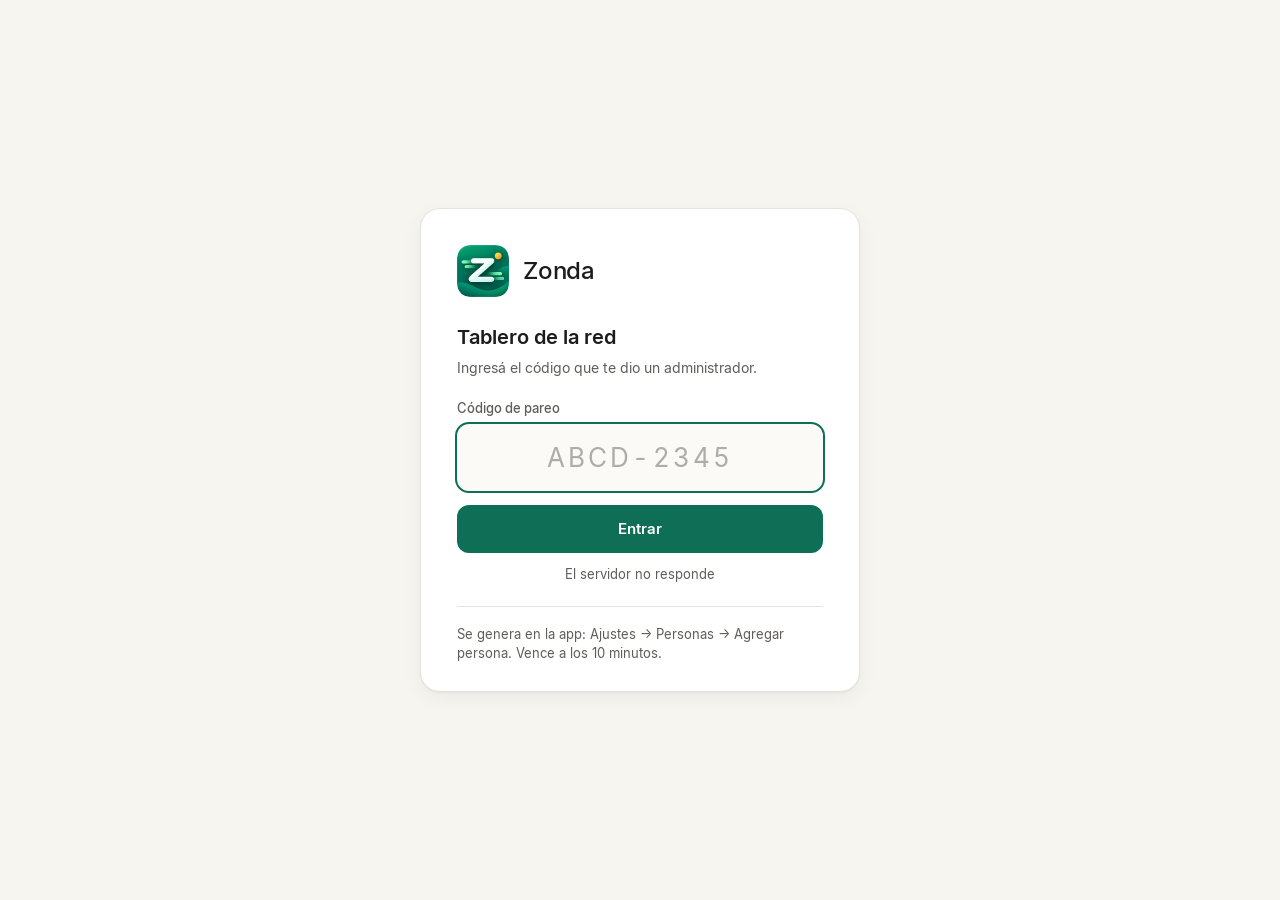
==== commit 0cf0be6f: "fix(tablero): textos formales y el ícono de Administración de la app Los textos del tablero pasan de" ====
--- a/backend/web/index.html
+++ b/backend/web/index.html
@@ -39,6 +39,7 @@
       <button class="pestania" type="button" id="pestania-alertas" data-vista="alertas">Alertas</button>
       <button class="pestania" type="button" id="pestania-resumen" data-vista="resumen">Resumen</button>
       <button class="pestania" type="button" id="pestania-ajustes" data-vista="ajustes">Ajustes</button>
+      <button class="pestania" type="button" id="pestania-administracion" data-vista="administracion" hidden>Administración</button>
     </nav>
     <div class="cabecera-derecha">
       <span class="en-vivo" id="en-vivo" data-estado="ok"><span class="punto" aria-hidden="true"></span><span id="en-vivo-texto">Conectando…</span></span>
@@ -62,6 +63,7 @@
             <button class="boton-barra boton-rango" id="tiempo-rango" type="button" aria-haspopup="dialog" aria-expanded="false" aria-controls="selector-tiempo"><span data-icono="reloj"></span><span id="tiempo-texto">Últimos 15 minutos</span><span data-icono="abajo"></span></button>
             <button class="boton-barra" id="tiempo-adelante" type="button" data-icono="derecha" aria-label="Correr el horario para adelante" title="Correr el horario para adelante"></button>
           </div>
+          <button class="boton-barra" id="tiempo-ahora" type="button" title="Volver al horario que termina ahora" hidden>Volver a ahora</button>
           <button class="boton-barra" id="tiempo-alejar" type="button" data-icono="alejar" aria-label="Alejar: el doble de tiempo" title="Alejar: el doble de tiempo"></button>
           <div class="grupo-botones" id="grupo-actualizar">
             <button class="boton-barra" id="boton-actualizar" type="button" title="Actualizar ahora"><span data-icono="actualizar"></span><span class="texto-boton">Actualizar</span></button>
@@ -90,7 +92,7 @@
               <p><b>Servidor de alertas:</b> guarda las alertas y avisa por Telegram.</p>
               <p class="solo-firewall"><b>Firewall:</b> aplica los bloqueos que aprueba una persona; pregunta cada 10 s.</p>
               <p>Verde: funciona. Ámbar: el sensor pierde tráfico. Rojo: no funciona o no hay datos.</p>
-              <p>Los gráficos son de la última hora, por minuto: las conexiones que vio el sensor, las revisiones del análisis, los datos que le llegaron al servidor y las consultas del firewall. Un hueco es un rato en que esa pieza no anduvo.</p>
+              <p>Los gráficos son de la última hora, por minuto: las conexiones que vio el sensor, las revisiones del análisis, los datos que recibió el servidor y las consultas del firewall. Un hueco indica un período en que esa pieza no funcionó.</p>
               <p>En grande, cada gráfico sigue el horario elegido, hasta una semana.</p>
             </template>
             <div class="piezas">
@@ -134,7 +136,7 @@
                 </div>
                 <div class="pieza-dato" id="dato-servidor">–</div>
                 <div class="mini-envoltura">
-                  <div class="grafico mini" id="grafico-pieza-servidor" role="img" aria-label="Datos que le llegaron al servidor por minuto en la última hora. Los datos están en el menú del panel."></div>
+                  <div class="grafico mini" id="grafico-pieza-servidor" role="img" aria-label="Datos que recibió el servidor por minuto en la última hora. Los datos están en el menú del panel."></div>
                   <div class="vacio-mini" id="vacio-pieza-servidor" hidden></div>
                 </div>
                 <div class="pieza-pie" id="pie-servidor">Datos recibidos por minuto</div>
@@ -192,7 +194,7 @@
               <div>
                 <div class="titulo-con-ayuda"><h3 class="tarjeta-titulo">Conexiones por servicio</h3><button class="boton-ayuda" type="button" data-ayuda="servicios" data-ayuda-titulo="Conexiones por servicio" aria-haspopup="dialog" aria-expanded="false" aria-controls="ayuda-flotante" aria-label="Cómo se lee Conexiones por servicio" title="Cómo se lee">?</button></div>
                 <p class="tarjeta-sub">Cuántas conexiones hubo, por servicio.</p>
-                <template id="ayuda-servicios"><p>Cada barra suma las conexiones de ese tramo, con un color por servicio.</p><p>Las marcas de abajo son las alertas.</p><p>Arrastrá sobre el gráfico para acercarte.</p></template>
+                <template id="ayuda-servicios"><p>Cada punto suma las conexiones de ese tramo, con un color por servicio.</p><p>Las marcas de abajo son las alertas.</p><p>Arrastrá sobre el gráfico para acercarte.</p></template>
               </div>
               <div class="tarjeta-acciones"><button class="boton-panel" type="button" data-menu-panel="servicios" aria-haspopup="menu" aria-expanded="false" aria-label="Menú del panel Conexiones por servicio" title="Menú del panel"></button></div>
             </div>
@@ -221,7 +223,7 @@
               <div>
                 <div class="titulo-con-ayuda"><h3 class="tarjeta-titulo">Volumen de tráfico</h3><button class="boton-ayuda" type="button" data-ayuda="volumen" data-ayuda-titulo="Volumen de tráfico" aria-haspopup="dialog" aria-expanded="false" aria-controls="ayuda-flotante" aria-label="Cómo se lee Volumen de tráfico" title="Cómo se lee">?</button></div>
                 <p class="tarjeta-sub">Cuántos datos pasaron por la red.</p>
-                <template id="ayuda-volumen"><p>Se mide en bits por segundo, como la velocidad de internet.</p><p>Sube con una copia grande de archivos.</p><p>Arrastrá sobre el gráfico para acercarte.</p></template>
+                <template id="ayuda-volumen"><p>Se mide en bits por segundo, la misma unidad que la velocidad de internet.</p><p>Aumenta, por ejemplo, con una copia de archivos de gran tamaño.</p><p>Arrastrá sobre el gráfico para acercarte.</p></template>
               </div>
               <div class="tarjeta-acciones"><button class="boton-panel" type="button" data-menu-panel="volumen" aria-haspopup="menu" aria-expanded="false" aria-label="Menú del panel Volumen de tráfico" title="Menú del panel"></button></div>
             </div>
@@ -234,7 +236,7 @@
               <div>
                 <div class="titulo-con-ayuda"><h3 class="tarjeta-titulo">Conexiones sin respuesta</h3><button class="boton-ayuda" type="button" data-ayuda="fallidas" data-ayuda-titulo="Conexiones sin respuesta" aria-haspopup="dialog" aria-expanded="false" aria-controls="ayuda-flotante" aria-label="Cómo se lee Conexiones sin respuesta" title="Cómo se lee">?</button></div>
                 <p class="tarjeta-sub">Intentos de conexión que no llegaron a abrirse.</p>
-                <template id="ayuda-fallidas"><p>Nadie contestó o el equipo los rechazó.</p><p>Sube con un escaneo de puertos o con un equipo bloqueado.</p><p>Arrastrá sobre el gráfico para acercarte.</p></template>
+                <template id="ayuda-fallidas"><p>El equipo de destino no respondió o los rechazó.</p><p>Aumenta, por ejemplo, con un escaneo de puertos o con un equipo bloqueado.</p><p>Arrastrá sobre el gráfico para acercarte.</p></template>
               </div>
               <div class="tarjeta-acciones"><button class="boton-panel" type="button" data-menu-panel="fallidas" aria-haspopup="menu" aria-expanded="false" aria-label="Menú del panel Conexiones sin respuesta" title="Menú del panel"></button></div>
             </div>
@@ -336,6 +338,7 @@
     <button type="button" data-vista="alertas"><svg viewBox="0 0 24 24" fill="none" stroke="currentColor" stroke-width="2" stroke-linecap="round" stroke-linejoin="round" aria-hidden="true"><path d="M6 8a6 6 0 0 1 12 0c0 7 3 9 3 9H3s3-2 3-9"/><path d="M10.3 21a1.9 1.9 0 0 0 3.4 0"/></svg>Alertas</button>
     <button type="button" data-vista="resumen"><svg viewBox="0 0 24 24" fill="none" stroke="currentColor" stroke-width="2" stroke-linecap="round" stroke-linejoin="round" aria-hidden="true"><path d="M4 20V10"/><path d="M10 20V4"/><path d="M16 20v-7"/><path d="M22 20H2"/></svg>Resumen</button>
     <button type="button" data-vista="ajustes"><svg viewBox="0 0 24 24" fill="none" stroke="currentColor" stroke-width="2" stroke-linecap="round" stroke-linejoin="round" aria-hidden="true"><circle cx="12" cy="12" r="3"/><path d="M19.4 15a1.7 1.7 0 0 0 .3 1.8l.1.1a2 2 0 1 1-2.8 2.8l-.1-.1a1.7 1.7 0 0 0-1.8-.3 1.7 1.7 0 0 0-1 1.5V21a2 2 0 1 1-4 0v-.1a1.7 1.7 0 0 0-1.1-1.5 1.7 1.7 0 0 0-1.8.3l-.1.1a2 2 0 1 1-2.8-2.8l.1-.1a1.7 1.7 0 0 0 .3-1.8 1.7 1.7 0 0 0-1.5-1H3a2 2 0 1 1 0-4h.1a1.7 1.7 0 0 0 1.5-1.1 1.7 1.7 0 0 0-.3-1.8l-.1-.1a2 2 0 1 1 2.8-2.8l.1.1a1.7 1.7 0 0 0 1.8.3H9a1.7 1.7 0 0 0 1-1.5V3a2 2 0 1 1 4 0v.1a1.7 1.7 0 0 0 1 1.5 1.7 1.7 0 0 0 1.8-.3l.1-.1a2 2 0 1 1 2.8 2.8l-.1.1a1.7 1.7 0 0 0-.3 1.8V9a1.7 1.7 0 0 0 1.5 1H21a2 2 0 1 1 0 4h-.1a1.7 1.7 0 0 0-1.5 1z"/></svg>Ajustes</button>
+    <button type="button" data-vista="administracion" aria-label="Administración" hidden><svg viewBox="0 0 24 24" fill="none" stroke="currentColor" stroke-width="2" stroke-linecap="round" stroke-linejoin="round" aria-hidden="true"><path d="M12 3 4.5 6v5.5c0 4.6 3.1 8 7.5 9.5 4.4-1.5 7.5-4.9 7.5-9.5V6z"/><circle cx="12" cy="10" r="2.5"/><path d="M8 17a4 4 0 0 1 8 0"/></svg>Admin.</button>
   </nav>
 </div>
 
--- a/backend/web/estilos.css
+++ b/backend/web/estilos.css
@@ -451,7 +451,7 @@
   #barra-tiempo { flex-wrap: nowrap; width: 100%; }
   #barra-tiempo > .grupo-botones:first-child { flex: 1; min-width: 0; }
   #barra-tiempo .boton-rango { flex: 1; justify-content: center; }
-  #tiempo-alejar, #grupo-actualizar, #copiar-enlace { display: none; }
+  #tiempo-ahora, #tiempo-alejar, #grupo-actualizar, #copiar-enlace { display: none; }
   #tiempo-mas { display: inline-flex; flex: none; }
   .barra-fija { margin: -8px -16px 10px; padding: 8px 16px; }
   /* Los filtros de Alertas en una sola fila que se corre de costado, como en la app: la barra fija ocupa menos. */
@@ -638,6 +638,10 @@
 
 .kpi-etiqueta { font-size: 13px; color: var(--texto-2); font-weight: 500; margin: 0 0 8px; }
 .kpi-cabecera { display: flex; flex-wrap: wrap; align-items: flex-start; justify-content: space-between; gap: 0 8px; }
+/* En «Alertas sin revisar», la etiqueta «Todas» va centrada con el título y separada de los contadores: con el
+   margen solo en el título, quedaba pegada a ellos. */
+.kpi-cabecera:has(+ .contadores) { align-items: center; margin-bottom: 10px; }
+.kpi-cabecera:has(+ .contadores) > .kpi-etiqueta { margin-bottom: 0; }
 /* Las tres tarjetas chicas de En vivo, cuando van de a seis columnas: la cabecera con el alto de dos renglones, así
    los números quedan a la misma altura aunque «Conexiones por segundo» y su «Ahora» no entren en uno. */
 @media (min-width: 1401px) {
@@ -808,6 +812,9 @@
 /* ---- Las filas de En vivo, como las de Grafana (filas.js) ---- */
 
 .fila + .fila { margin-top: 26px; }
+/* Al llegar a una fila desde otro lado (el tráfico de una alerta), su título queda debajo de la cabecera y de la
+   barra del horario, que van pegadas arriba. */
+.fila { scroll-margin-top: calc(var(--alto-cabecera) + 68px); }
 .fila-titulo { margin: 0 0 12px; font-size: 15px; font-weight: 600; }
 .fila-boton {
   display: inline-flex;
@@ -1025,6 +1032,13 @@
 .datos { display: grid; grid-template-columns: repeat(2, minmax(0, 1fr)); gap: 10px 16px; margin: 0; }
 .datos dt { font-size: 12.5px; color: var(--texto-2); }
 .datos dd { margin: 1px 0 0; font-size: 14px; font-weight: 500; }
+/* Debajo de los datos, el paso a los gráficos de ese rato: alineado con ellos, sin el margen del botón. */
+.ver-trafico { margin: 10px 0 0 -4px; }
+/* En el teléfono, 44 px de zona de toque sin agrandar el dibujo. */
+@media (max-width: 720px) {
+  .ver-trafico { position: relative; }
+  .ver-trafico::after { content: ""; position: absolute; inset: -6px 0; }
+}
 
 .veredicto {
   display: grid;
@@ -1248,8 +1262,11 @@
   border-radius: 12px;
   box-shadow: var(--sombra-flotante);
   font-size: 14px;
-  animation: subir 0.18s ease-out;
-}
+  animation: subir-centrado 0.18s ease-out;
+}
+/* El aviso sube sin correrse de costado: con «subir», la animación de las hojas, perdía el centrado mientras subía
+   (aparecía corrido a la derecha y saltaba al centro). */
+@keyframes subir-centrado { from { transform: translate(-50%, 16px); } to { transform: translate(-50%, 0); } }
 .aviso-inferior { border: 1px solid rgba(255, 255, 255, 0.16); }
 .aviso-texto { display: inline-flex; align-items: center; gap: 10px; }
 .aviso-icono { flex: none; width: 20px; height: 20px; border-radius: 50%; display: inline-grid; place-items: center; font-size: 12px; font-weight: 700; line-height: 1; color: #1b1b19; }
@@ -1317,8 +1334,16 @@
 }
 .res-indicador:hover { border-color: var(--borde-fuerte); }
 .res-indicador[aria-pressed="true"] { box-shadow: inset 0 0 0 2px var(--verde); border-color: transparent; }
+/* Los dos que solo informan (primera revisión y altas a tiempo): no se tocan, y no llevan el recuadro de los que
+   sí, para que no parezcan botones. */
+.res-indicador.fijo { cursor: default; background: transparent; border-color: transparent; box-shadow: none; }
+.res-indicador.fijo:hover { border-color: transparent; }
 .res-indicador-nombre { display: flex; align-items: center; gap: 6px; font-size: 12.5px; font-weight: 500; color: var(--texto-2); }
-.res-indicador-nombre .punto { width: 8px; height: 8px; border-radius: 50%; flex: none; display: inline-block; }
+.res-indicador-nombre .punto, .res-severidad .punto { width: 8px; height: 8px; border-radius: 50%; flex: none; display: inline-block; }
+/* En «Alertas», el detalle dice cuántas son de cada severidad, cada una con su punto; si no entran en un renglón,
+   bajan enteras. */
+.res-severidades { display: flex; flex-wrap: wrap; gap: 2px 10px; color: var(--texto-2); }
+.res-severidad { display: inline-flex; align-items: center; gap: 5px; white-space: nowrap; }
 .res-indicador strong { font-size: 26px; font-weight: 600; line-height: 1.2; letter-spacing: -0.01em; }
 .res-indicador-detalle { font-size: 12px; color: var(--texto-3); overflow: hidden; text-overflow: ellipsis; white-space: nowrap; }
 /* Con las cinco tarjetas angostas, el detalle baja de renglón en lugar de cortarse («mediana del per…»). */
@@ -1363,7 +1388,6 @@
 .res-bloque { display: grid; gap: 8px; }
 .res-bloque + .res-bloque { border-top: 1px solid var(--borde-fuerte); margin-top: 10px; padding-top: 10px; }
 .res-bloque-titulo { margin: 0; font-size: 12px; font-weight: 600; color: var(--texto-2); }
-.res-sin-alertas { margin: 0; font-size: 12.5px; line-height: 1.35; color: var(--texto-3); }
 /* Reales y falsos positivos: una sola barra partida, con un hueco de 2 px entre las dos partes, y su leyenda. */
 .res-partida { display: flex; gap: 2px; height: 12px; border-radius: 6px; overflow: hidden; background: var(--neutro); }
 .res-partida i { display: block; height: 100%; }
@@ -1398,7 +1422,7 @@
 .res-pista i { display: block; height: 100%; border-radius: 999px; background: var(--verde); }
 .res-pista.fina { height: 8px; }
 .res-pista i.clara { background: var(--precision-clara); }
-.res-fila.elegida, .res-precision.elegida, .res-cobertura.elegida { box-shadow: inset 0 0 0 2px var(--verde); }
+.res-fila.elegida, .res-precision.elegida { box-shadow: inset 0 0 0 2px var(--verde); }
 .res-nota { margin: 10px 0 0; font-size: 12.5px; line-height: 1.3; color: var(--texto-2); }
 .res-nota.arriba { margin: -6px 0 12px; }
 
@@ -1417,7 +1441,6 @@
   font-size: 13.5px;
   font-weight: 500;
   color: var(--texto-2);
-  cursor: pointer;
 }
 .res-cobertura strong { color: var(--texto); font-weight: 600; }
 .res-precision {
@@ -1585,7 +1608,9 @@
   #vista-alertas > .tarjeta, .ajustes-panel { border: 0; background: transparent; box-shadow: none; padding: 0; }
   .barra-inferior {
     display: grid;
-    grid-template-columns: repeat(4, 1fr);
+    /* Cuatro lugares, o cinco para un administrador (Administración): se reparten el ancho. */
+    grid-auto-flow: column;
+    grid-auto-columns: minmax(0, 1fr);
     position: fixed;
     left: 0; right: 0; bottom: 0;
     z-index: 25;
@@ -1657,7 +1682,9 @@
   .hoja { width: 100%; max-height: 92vh; border-radius: 20px 20px 0 0; padding: 18px 18px calc(18px + env(safe-area-inset-bottom)); }
   .hoja-acciones > * { flex: 1; }
   .aviso { top: 66px; }
-  .aviso-inferior { bottom: 82px; }
+  /* El aviso de abajo ocupa el ancho, como el de la app: centrado con left: 50 % no pasaba de media pantalla y
+     partía el texto en varios renglones. */
+  .aviso-inferior { bottom: 82px; left: 16px; right: 16px; transform: none; max-width: none; justify-content: space-between; animation-name: subir; }
   /* La tabla de alertas pasa a tarjetas de cuatro renglones, como la lista de la app: severidad, estado y hora;
      el tipo; origen → destino y servicio; métodos y responsable. Las conexiones quedan en el detalle. */
   #tabla-alertas thead { display: none; }
@@ -1709,6 +1736,11 @@
 .bloqueados-enlace .fila-bloqueo-icono { display: inline-grid; flex: none; }
 .bloqueados-enlace .fila-bloqueo-icono svg { width: 14px; height: 14px; }
 .bloqueados-enlace > span:last-child { overflow: hidden; text-overflow: ellipsis; white-space: nowrap; }
+/* En el teléfono, 44 px de zona de toque sin agrandar el dibujo, como los botones chicos. */
+@media (max-width: 720px) {
+  .bloqueados-enlace { position: relative; }
+  .bloqueados-enlace::after { content: ""; position: absolute; inset: -14px -8px; }
+}
 /* En la lista de Alertas, el candado delante del origen, en la alerta desde la que se bloqueó ese equipo. */
 .par-bloqueo { display: inline-grid; vertical-align: -3px; margin-right: 6px; }
 .par-bloqueo svg { width: 14px; height: 14px; }
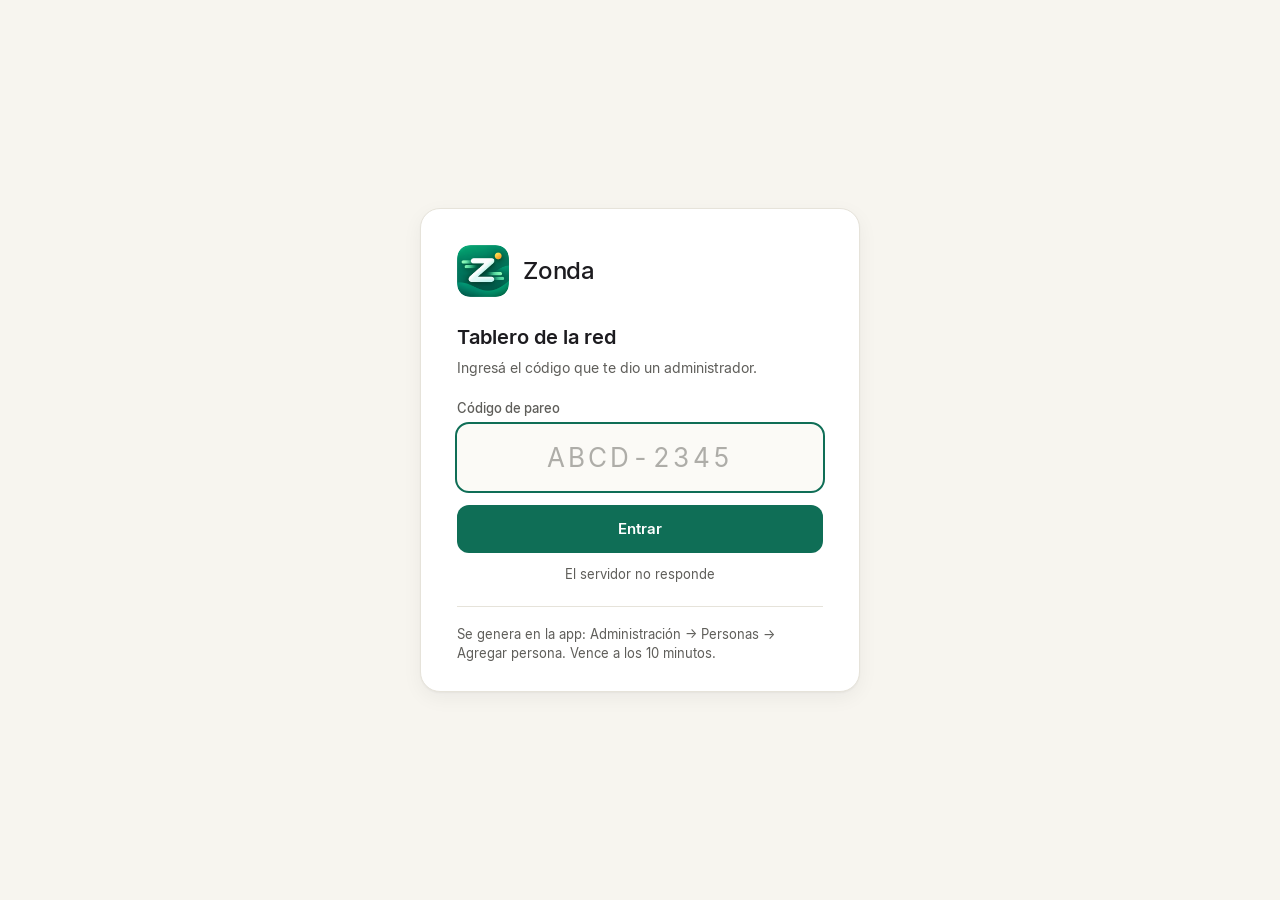
==== commit 9e975b34: "fix(tablero): la ayuda de ingreso apunta a Administración → Personas, como la app nueva" ====
--- a/backend/web/index.html
+++ b/backend/web/index.html
@@ -24,7 +24,7 @@
     <button class="boton-principal" id="boton-entrar" type="submit">Entrar</button>
     <div class="ingreso-error" id="ingreso-error" role="alert" hidden></div>
     <div class="ingreso-red" id="ingreso-red"></div>
-    <div class="ingreso-ayuda">Se genera en la app: Ajustes → Personas → Agregar persona. Vence a los 10 minutos.</div>
+    <div class="ingreso-ayuda">Se genera en la app: Administración → Personas → Agregar persona. Vence a los 10 minutos.</div>
   </form>
 </main>
 
@@ -48,6 +48,9 @@
         <svg viewBox="0 0 24 24" fill="none" stroke="currentColor" stroke-width="2" stroke-linecap="round" stroke-linejoin="round" aria-hidden="true"><path d="M21 12.8A9 9 0 1 1 11.2 3a7 7 0 0 0 9.8 9.8z"/></svg>
       </button>
       <button class="boton-secundario" id="boton-salir" type="button">Salir</button>
+      <button class="boton-icono" id="boton-salir-icono" type="button" aria-label="Salir del tablero" title="Salir del tablero">
+        <svg viewBox="0 0 24 24" fill="none" stroke="currentColor" stroke-width="2" stroke-linecap="round" stroke-linejoin="round" aria-hidden="true"><path d="M9 21H5a2 2 0 0 1-2-2V5a2 2 0 0 1 2-2h4"/><path d="m16 17 5-5-5-5"/><path d="M21 12H9"/></svg>
+      </button>
     </div>
   </header>
 
@@ -88,11 +91,11 @@
             </div>
             <template id="ayuda-estado">
               <p><b>Sensor de red:</b> recibe una copia del tráfico de la red.</p>
-              <p><b>Análisis en vivo:</b> revisa ese tráfico cada 20 s.</p>
+              <p><b>Análisis en vivo:</b> analiza ese tráfico cada 20 s.</p>
               <p><b>Servidor de alertas:</b> guarda las alertas y avisa por Telegram.</p>
               <p class="solo-firewall"><b>Firewall:</b> aplica los bloqueos que aprueba una persona; pregunta cada 10 s.</p>
               <p>Verde: funciona. Ámbar: el sensor pierde tráfico. Rojo: no funciona o no hay datos.</p>
-              <p>Los gráficos son de la última hora, por minuto: las conexiones que vio el sensor, las revisiones del análisis, los datos que recibió el servidor y las consultas del firewall. Un hueco indica un período en que esa pieza no funcionó.</p>
+              <p>Los gráficos son de la última hora, por minuto: las conexiones que vio el sensor, cuántas veces se ejecutó el análisis, los datos que recibió el servidor y las consultas del firewall. Un hueco indica un período en que esa pieza no funcionó.</p>
               <p>En grande, cada gráfico sigue el horario elegido, hasta una semana.</p>
             </template>
             <div class="piezas">
@@ -121,10 +124,10 @@
                 </div>
                 <div class="pieza-dato" id="dato-analisis">–</div>
                 <div class="mini-envoltura">
-                  <div class="grafico mini" id="grafico-pieza-analisis" role="img" aria-label="Revisiones por minuto en la última hora. Los datos están en el menú del panel."></div>
+                  <div class="grafico mini" id="grafico-pieza-analisis" role="img" aria-label="Análisis por minuto en la última hora. Los datos están en el menú del panel."></div>
                   <div class="vacio-mini" id="vacio-pieza-analisis" hidden></div>
                 </div>
-                <div class="pieza-pie" id="pie-analisis">Revisiones por minuto</div>
+                <div class="pieza-pie" id="pie-analisis">Análisis por minuto</div>
               </div>
               <div class="pieza" id="pieza-servidor" data-panel="servidor">
                 <div class="pieza-cabecera">
@@ -282,7 +285,7 @@
               <div>
                 <h3 class="tarjeta-titulo">Últimas alertas</h3>
               </div>
-              <div class="tarjeta-acciones"><span class="etiqueta-rango" title="Sin importar el horario">Las 8 más nuevas</span><button class="boton-texto" type="button" id="ver-todas-alertas">Ver todas</button></div>
+              <div class="tarjeta-acciones"><span class="etiqueta-rango" title="Sin importar el horario">Las 8 más nuevas</span><button class="boton-texto" type="button" id="ver-todas-alertas">Ir a Alertas</button></div>
             </div>
             <ul class="feed" id="ultimas-alertas"></ul>
           </article>
--- a/backend/web/estilos.css
+++ b/backend/web/estilos.css
@@ -288,6 +288,8 @@
   color: var(--texto-2);
 }
 .boton-icono:hover { color: var(--texto); border-color: var(--borde-fuerte); }
+/* «Salir» como ícono, solo en pantalla angosta (abajo), donde no entra el botón con texto. */
+#boton-salir-icono { display: none; }
 .boton-icono svg { width: 18px; height: 18px; }
 
 .boton-secundario {
@@ -1415,7 +1417,8 @@
 .res-fila.equipo { grid-template-columns: minmax(0, 260px) minmax(40px, 1fr) 34px; }
 .res-fila.cero { color: var(--texto-2); }
 .res-fila-nombre { display: flex; align-items: center; gap: 6px; min-width: 0; }
-.res-fila-nombre > span { overflow: hidden; text-overflow: ellipsis; white-space: nowrap; }
+/* Si el nombre no entra, baja de renglón en lugar de cortarse («Fuerza bruta (SSH,…»), como en la app. */
+.res-fila-nombre > span { min-width: 0; overflow-wrap: anywhere; }
 .res-fila-nombre .punto, .res-check .punto, .res-ayuda-tipo .punto { width: 8px; height: 8px; border-radius: 50%; flex: none; display: inline-block; }
 .res-fila-valor { text-align: right; font-weight: 500; font-variant-numeric: tabular-nums; }
 .res-pista { display: block; height: 10px; border-radius: 999px; background: var(--neutro); overflow: hidden; }
@@ -1457,7 +1460,7 @@
   font-size: 14px;
   color: var(--texto);
 }
-.res-precision strong { text-align: right; font-size: 13.5px; font-variant-numeric: tabular-nums; }
+.res-precision strong { text-align: right; font-size: 13.5px; font-variant-numeric: tabular-nums; white-space: nowrap; }
 .res-de { text-align: right; font-size: 12.5px; color: var(--texto-2); }
 
 .res-vacio { display: grid; justify-items: center; gap: 8px; padding: 40px 24px; text-align: center; }
@@ -1482,7 +1485,8 @@
   .res-indicadores { grid-template-columns: repeat(2, minmax(0, 1fr)); gap: 10px; }
   .res-indicador:first-child { grid-column: 1 / -1; }
   .res-indicador-detalle { white-space: normal; }
-  .res-fila { grid-template-columns: minmax(0, 150px) minmax(30px, 1fr) 30px; }
+  /* El nombre con el mismo lugar que en la compu, así «Fuerza bruta (SSH, FTP)» entra en un renglón; la barra cede. */
+  .res-fila { grid-template-columns: minmax(0, 190px) minmax(30px, 1fr) 30px; }
   .res-precision { grid-template-columns: 120px minmax(30px, 1fr) 42px 54px; font-size: 13px; }
 }
 
@@ -1637,6 +1641,7 @@
   .marca img { width: 30px; height: 30px; }
   .marca-nombre { font-size: 18px; }
   #boton-tema, #boton-salir { display: none; }
+  #boton-salir-icono { display: inline-grid; flex: none; }
   .tarjeta { padding: 14px 14px 12px; border-radius: 12px; }
   .kpi-valor { font-size: 28px; }
   .grafico { height: 230px; }
